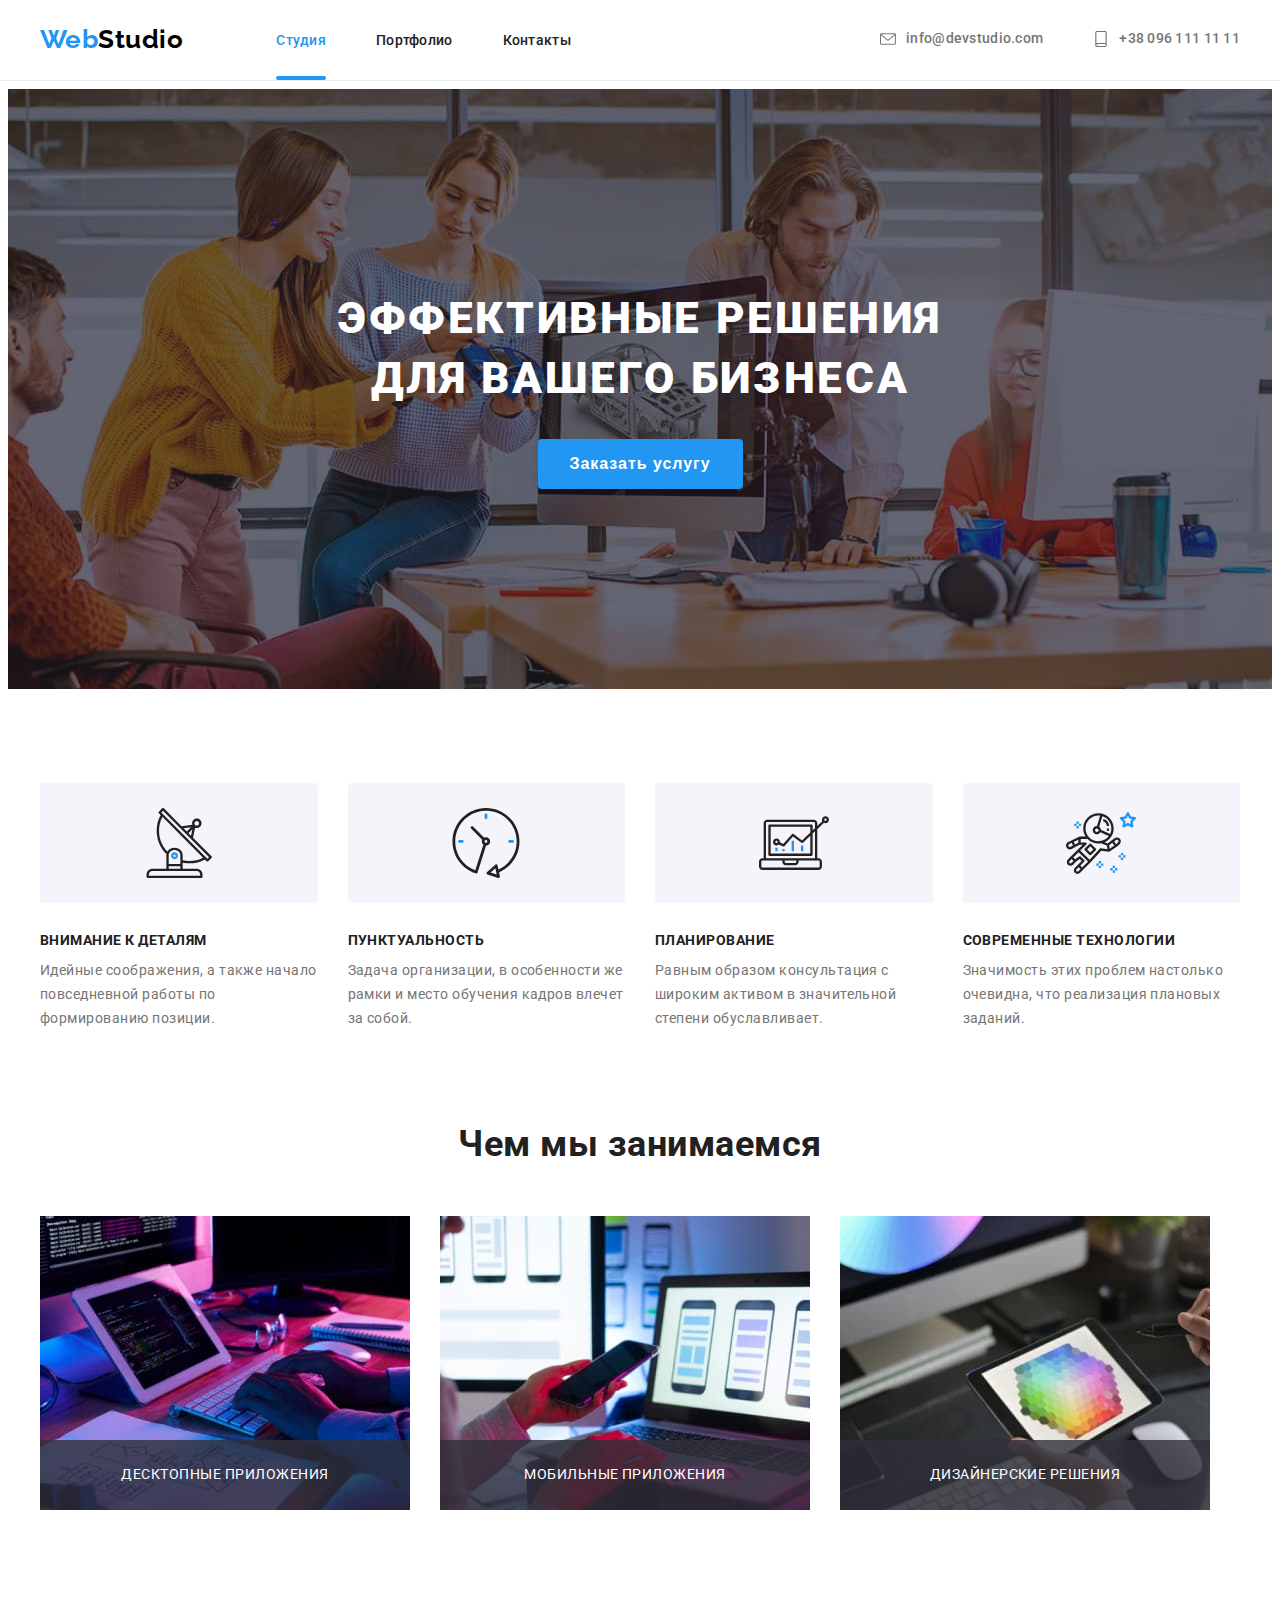
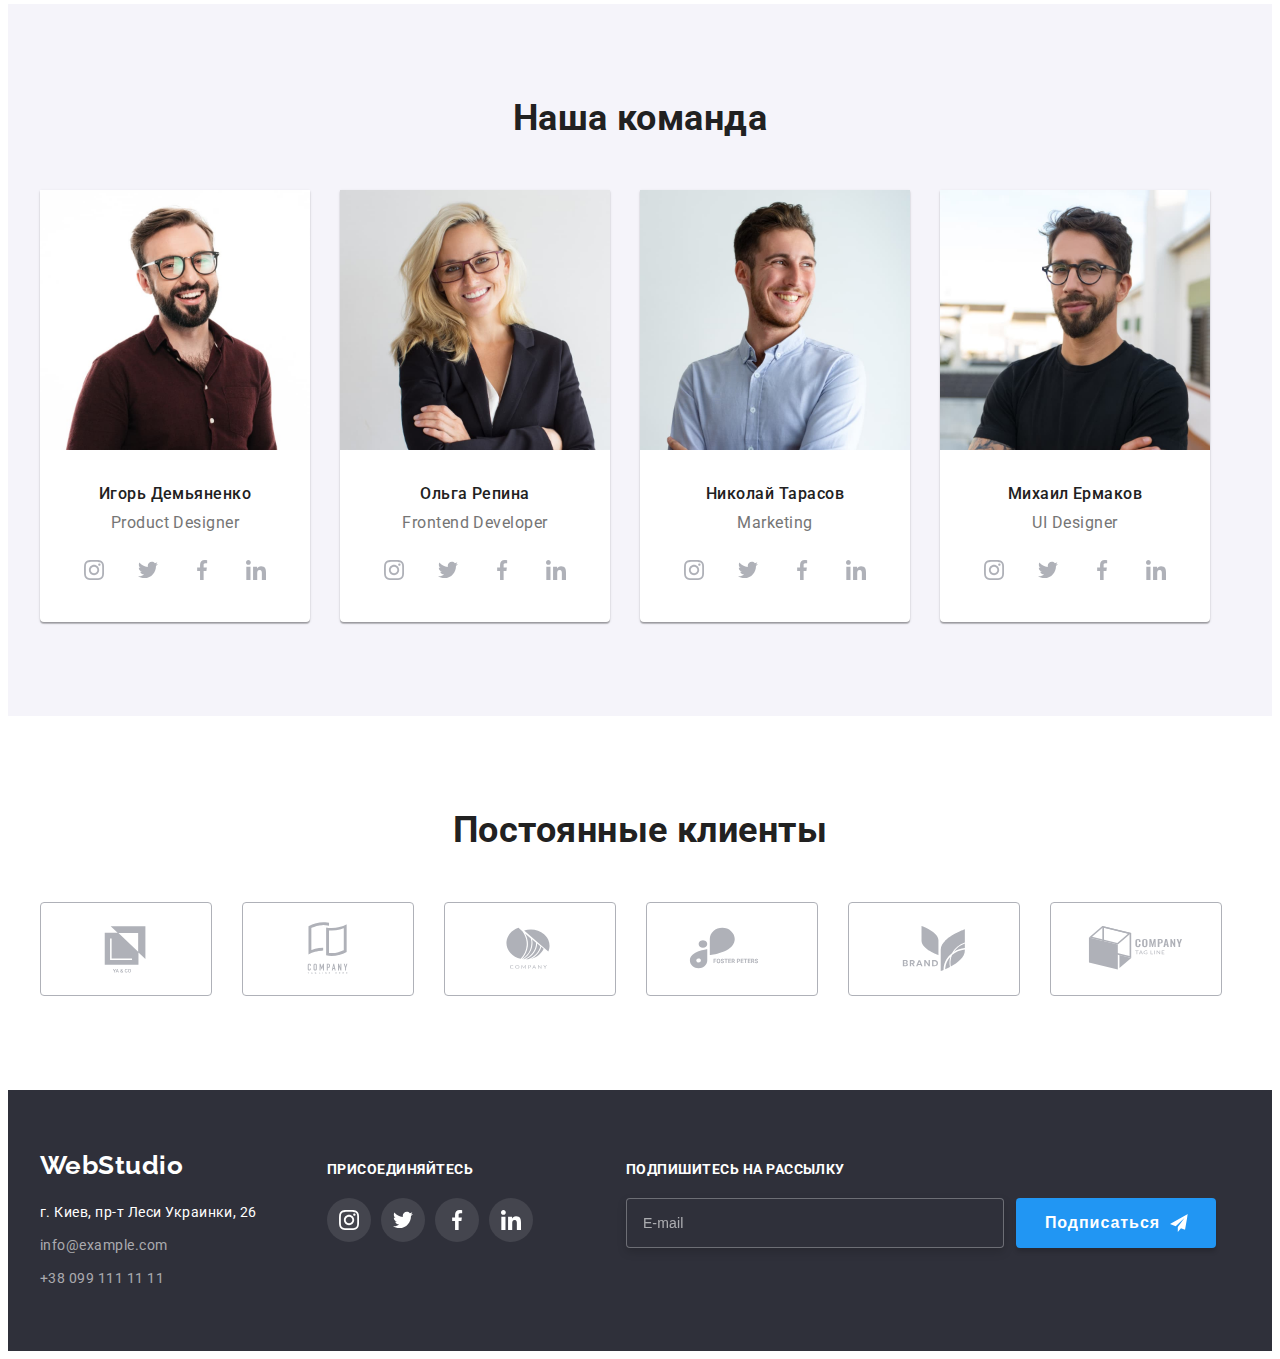
==== index.html @ d4a736e7 "Делаю секцию Модал" ====
<!DOCTYPE html>
<html lang="en">
<head>
<meta charset="UTF-8">
<meta http-equiv="X-UA-Compatible" content="IE=edge">
<meta name="viewport" content="width=device-width, initial-scale=1.0">
<title>Document</title>
<link rel="preconnect" href="https://fonts.googleapis.com">
<link rel="preconnect" href="https://fonts.gstatic.com" crossorigin>
<link href="https://fonts.googleapis.com/css2?family=Raleway:wght@700&family=Roboto:wght@400;500;700;900&display=swap" rel="stylesheet">
<link rel="stylesheet" href="https://cdnjs.cloudflare.com/ajax/libs/modern-normalize/1.1.0/modern-normalize.min.css" integrity="sha512-wpPYUAdjBVSE4KJnH1VR1HeZfpl1ub8YT/NKx4PuQ5NmX2tKuGu6U/JRp5y+Y8XG2tV+wKQpNHVUX03MfMFn9Q==" crossorigin="anonymous" referrerpolicy="no-referrer" />
<link rel="stylesheet" href="./css/styles.css">
</head>
<body>

        <!-- HEADER -->

    <header class="page-header">
        <div class="container header">
            <a href="./index.html" class="logo"><span class="logo-item">Web</span>Studio</a>
            <nav class="page-header__nav">
                <ul class="nav">

                    
                    <li class="nav__item">
                        <a href="index.html" class="nav__link nav__link--current">Студия</a>
                    </li>
                    

                    <li class="nav__item">
                        <a href="portfolio.html" class="nav__link">Портфолио</a>
                    </li>
                    <li class="nav__item">
                        <a href="#contact" class="nav__link">Контакты</a>
                    </li>
                </ul>
            </nav>
            <ul class="contacts">
                <li class="contacts__item">
                    <a href="mailto:info@devstudio.com" class="contacts__link">
                        <svg class="contacts__icon" width="16" height="16">
                            <use href="./images/icons.svg#envelope"></use>
                        </svg> info@devstudio.com
                    </a>
                </li>
                <li class="contacts__item">
                    <a href="tel:+380961111111" class="contacts__link">
                        <svg class="contacts__icon" width="16" height="16">
                            <use href="./images/icons.svg#smartphone"></use>
                        </svg>+38 096 111 11 11
                    </a>
                </li>
            </ul>
        </div>
    </header>

    <main>

         <!-- HERO -->

        <section class="hero main-background">
            <div class="container">
                <h1 class="hero-title">Эффективные решения <br> для вашего бизнеса</h1>
                <button type="button" class="main-btn" data-modal-open>Заказать услугу</button>
            </div>
            
            <!-- MODAL -->

            <div class="backdrop is-hidden" data-modal>
                <div class="modal">
                    <button type="button" class="modal-btn" data-modal-close>
                        <svg width='30' height="30">
                            <use href="./images/icons.svg#close-btn"></use>
                        </svg>                       
                    </button>
                    <h5 class="modal-title">Оставьте свои данные, мы вам перезвоним</h5>
                    <form class="form">             
                        <label class="form__label">
                            <span class="form__text">Имя</span>
                            <input class="form-input" type="text" name="name" placeholder="Иван Иванович" />
                            <span class="form-item">
                                <svg class="form-icon" width="18" height="18">
                                    <use href="./images/icons.svg#person-black"></use>
                                </svg>   
                            </span>
                        </label>          
                        <label class="form__label">
                            <span class="form__text">Телефон</span>
                            <input class="form-input" type="tel" name="name" placeholder="+38 000 000 00 00" />
                            <span class="form-item">
                                <svg class="form-icon" width="18" height="18">
                                    <use href="./images/icons.svg#phone-black"></use>
                                </svg> 
                            </span>
                        </label>

                        <label class="form__label">
                            <span class="form__text">Почта</span> 
                            <input class="form-input" type="email" name="mail" placeholder="contact@example.com" />
                            <span class="form-item">
                                <svg class="form-icon" width="18" height="18">
                                    <use href="./images/icons.svg#email-black"></use>
                                </svg> 
                            </span>    
                        </label>
                        <label class="form__label form-comment"> 
                            <span class="form__text">Комментарий</span> 
                            <textarea class="form-textarea" name="form-comment" placeholder="Введите текст"></textarea>
                        </label>
                                         
                        <label class="checkbox">
                            <input class="checkbox-input" type="checkbox" name="policy">
                            <span class="checkbox-item">
                                <svg width="16" height="15">
                                    <use href="./images/icons.svg#icon-check"></use>
                                </svg>
                            </span>
                            <span class="checkbox-link">
                                Соглашаюсь с рассылкой и принимаю 
                                <a href=""><span class="terms">Условия договора</span></a>
                            </span>
                        </label>
                        <button class="form-btn" type="submit">Отправить</button>
                    </form> 
                </div>
            </div>
        </section>
        

        <!-- ADVANTAGE -->

        <section class="advantage">
            <div class="container advantage">
                <h2 class="advantage-title">Наши преимущества</h2>
                <ul class="advantage-list">
                    <li class="advantage-item">
                        <div class="advantage-box">
                            <svg class="advantage-icon">
                                <use href="./images/icons.svg#Group"></use>
                            </svg>
                        </div>
                        <h3 class="advantage-name">Внимание к деталям</h3>
                        <p class="advantage-text">Идейные соображения, а также начало повседневной работы по формированию позиции.</p>
                    </li>
                    <li class="advantage-item">
                        <div class="advantage-box">
                            <svg class="advantage-icon">
                                <use href="./images/icons.svg#clock"></use>
                            </svg>
                        </div>
                        <h3  class="advantage-name">Пунктуальность</h3>
                        <p class="advantage-text"> Задача организации, в особенности же рамки и место обучения кадров влечет за собой.</p>
                    </li>
                    <li class="advantage-item">
                        <div class="advantage-box">
                            <svg class="advantage-icon">
                                <use href="./images/icons.svg#diagram"></use>
                            </svg>
                        </div>
                        <h3  class="advantage-name">Планирование</h3>
                        <p class="advantage-text">Равным образом консультация с широким активом в значительной степени обуславливает.</p>
                    </li>
                    <li class="advantage-item">
                        <div class="advantage-box">
                            <svg class="advantage-icon">
                                <use href="./images/icons.svg#astronaut"></use>
                            </svg>
                        </div>
                        <h3  class="advantage-name">Современные технологии</h3>
                        <p class="advantage-text">Значимость этих проблем настолько очевидна, что реализация плановых заданий.</p>
                    </li>
                </ul>
            </div>
        </section>

        <!-- WORK -->

        <section class="work">
            <div class="container work">
                <h2 class="work-title">Чем мы занимаемся</h2>
                <ul class="work-list">
                    <li class="work-item">
                        <img src="images/kod.jpg" Alt="Программист набирает текст" width="370">
                        <div class="applications">
                            <p class="applications-text">ДЕСКТОПНЫЕ ПРИЛОЖЕНИЯ</p>
                        </div>
                    </li>
                    <li class="work-item">
                        <img src="images/klava.jpg" Alt="Макеты телефонов" width="370">
                        <div class="applications">
                            <p class="applications-text">МОБИЛЬНЫЕ ПРИЛОЖЕНИЯ</p>
                        </div>
                    </li>
                    <li class="work-item">
                        <img src="images/ris.jpg" Alt="Выбор цвета дизайнером" width="370">
                        <div class="applications">
                            <p class="applications-text">ДИЗАЙНЕРСКИЕ РЕШЕНИЯ </p>
                        </div>
                    </li>
                </ul>
            </div>
        </section>

        <!-- TEAM -->

        <section class="team">
            <div class="container">
                <h2 class="team-title">Наша команда</h2>
                <ul class="team-list">
                    <li class="team-item">
                        <img src="images/men.jpg" Alt="Дизайнер" width="270">
                        <h4 class="team-name">Игорь Демьяненко</h4>
                        <p class="team-job">Product Designer</p>
                        <ul class="social-list">
                            <li class="social-item">
                                <a href="https://www.instagram.com" target="_blank" rel="noreferrer noopener" class="social-link">
                                    <svg class="social-icon" width="20" height="20">
                                        <use href="./images/icons.svg#instagram"></use>
                                    </svg>
                                </a>
                            </li>
                            <li class="social-item">
                                <a href="https://twitter.com" target="_blank" rel="noreferrer noopener" class="social-link">
                                    <svg class="social-icon" width="20" height="20">
                                        <use href="./images/icons.svg#twitter"></use>
                                    </svg>
                                </a>
                            </li>
                            <li class="social-item">
                                <a href="https://m.facebook.com" target="_blank" rel="noreferrer noopener" class="social-link">
                                    <svg class="social-icon" width="20" height="20">
                                        <use href="./images/icons.svg#facebook"></use>
                                    </svg>
                                </a>
                            </li>
                            <li class="social-item">
                                <a href="https://www.linkedin.com" target="_blank" rel="noreferrer noopener" class="social-link">
                                    <svg class="social-icon" width="20" height="20">
                                        <use href="./images/icons.svg#linkedin"></use>
                                    </svg>
                                </a>
                            </li>
                        </ul>

                    </li>
                    <li class="team-item">
                        <img src="images/jen.jpg" Alt="Фронтенд разработчик" width="270">
                        <h4 class="team-name">Ольга Репина</h4>
                        <p class="team-job">Frontend Developer</p>
                        <ul class="social-list">
                            <li class="social-item">
                                <a href="https://www.instagram.com" target="_blank" rel="noreferrer noopener" class="social-link">
                                    <svg class="social-icon" width="20" height="20">
                                        <use href="./images/icons.svg#instagram"></use>
                                    </svg>
                                </a>
                            </li>
                            <li class="social-item">
                                <a href="https://twitter.com" target="_blank" rel="noreferrer noopener" class="social-link">
                                    <svg class="social-icon" width="20" height="20">
                                        <use href="./images/icons.svg#twitter"></use>
                                    </svg>
                                </a>
                            </li>
                            <li class="social-item">
                                <a href="https://m.facebook.com" target="_blank" rel="noreferrer noopener" class="social-link">
                                    <svg class="social-icon" width="20" height="20">
                                        <use href="./images/icons.svg#facebook"></use>
                                    </svg>
                                </a>
                            </li>
                            <li class="social-item">
                                <a href="https://www.linkedin.com" target="_blank" rel="noreferrer noopener" class="social-link">
                                    <svg class="social-icon" width="20" height="20">
                                        <use href="./images/icons.svg#linkedin"></use>
                                    </svg>
                                </a>
                            </li>
                        </ul>
                    </li>
                    <li class="team-item">
                        <img src="images/mun.jpg" Alt="Маркетолог" width="270">
                        <h4 class="team-name">Николай Тарасов</h4>
                        <p class="team-job">Marketing</p>
                        <ul class="social-list">
                            <li class="social-item">
                                <a href="https://www.instagram.com" target="_blank" rel="noreferrer noopener" class="social-link">
                                    <svg class="social-icon" width="20" height="20">
                                        <use href="./images/icons.svg#instagram"></use>
                                    </svg>
                                </a>
                            </li>
                            <li class="social-item">
                                <a href="https://twitter.com" target="_blank" rel="noreferrer noopener" class="social-link">
                                    <svg class="social-icon" width="20" height="20">
                                        <use href="./images/icons.svg#twitter"></use>
                                    </svg>
                                </a>
                            </li>
                            <li class="social-item">
                                <a href="https://m.facebook.com" target="_blank" rel="noreferrer noopener" class="social-link">
                                    <svg class="social-icon" width="20" height="20">
                                        <use href="./images/icons.svg#facebook"></use>
                                    </svg>
                                </a>
                            </li>
                            <li class="social-item">
                                <a href="https://www.linkedin.com" target="_blank" rel="noreferrer noopener" class="social-link">
                                    <svg class="social-icon" width="20" height="20">
                                        <use href="./images/icons.svg#linkedin"></use>
                                    </svg>
                                </a>
                            </li>
                        </ul>
                    </li>
                    <li class="team-item">
                        <img src="images/end.jpg" Alt="Дизайнер интерфейса" width="270">
                        <h4 class="team-name">Михаил Ермаков</h4>
                        <p class="team-job">UI Designer</p>
                        <ul class="social-list">
                            <li class="social-item">
                                <a href="https://www.instagram.com" target="_blank" rel="noreferrer noopener" class="social-link">
                                    <svg class="social-icon" width="20" height="20">
                                        <use href="./images/icons.svg#instagram"></use>
                                    </svg>
                                </a>
                            </li>
                            <li class="social-item">
                                <a href="https://twitter.com" target="_blank" rel="noreferrer noopener" class="social-link">
                                    <svg class="social-icon" width="20" height="20">
                                        <use href="./images/icons.svg#twitter"></use>
                                    </svg>
                                </a>
                            </li>
                            <li class="social-item">
                                <a href="https://m.facebook.com" target="_blank" rel="noreferrer noopener" class="social-link">
                                    <svg class="social-icon" width="20" height="20">
                                        <use href="./images/icons.svg#facebook"></use>
                                    </svg>
                                </a>
                            </li>
                            <li class="social-item">
                                <a href="https://www.linkedin.com" target="_blank" rel="noreferrer noopener" class="social-link">
                                    <svg class="social-icon" width="20" height="20">
                                        <use href="./images/icons.svg#linkedin"></use>
                                    </svg>
                                </a>
                            </li>
                        </ul>
                    </li>
                </ul>
            </div>
        </section>

        <!-- CLIENTS -->

        <section class="clients">
            <div class="container">
                <h2 class="clients-title">Постоянные клиенты</h2>
                <ul class="clients-list">
                    <li class="clients-item">
                        <a href="" target="_blank" rel="noreferrer noopener" class="clients-link">
                            <svg class="logo-icon" width="106" height="60">
                                <use href="./images/icons.svg#client-1"></use>
                            </svg>
                        </a>
                    </li>
                    <li class="clients-item">
                        <a href="" target="_blank" rel="noreferrer noopener" class="clients-link">
                            <svg class="logo-icon" width="106" height="60">
                                <use href="./images/icons.svg#client-2"></use>
                            </svg>
                        </a>
                    </li>
                    <li class="clients-item">
                        <a href="" target="_blank" rel="noreferrer noopener" class="clients-link">
                            <svg class="logo-icon" width="106" height="60">
                                <use href="./images/icons.svg#client-3"></use>
                            </svg>
                        </a>
                    </li>
                    <li class="clients-item">
                        <a href="" target="_blank" rel="noreferrer noopener" class="clients-link">
                            <svg class="logo-icon" width="106" height="60">
                                <use href="./images/icons.svg#client-4"></use>
                            </svg>
                        </a>
                    </li>
                    <li class="clients-item">
                        <a href="" target="_blank" rel="noreferrer noopener" class="clients-link">
                            <svg class="logo-icon" width="106" height="60">
                                <use href="./images/icons.svg#client-5"></use>
                            </svg>
                        </a>
                    </li>
                    <li class="clients-item">
                        <a href="" target="_blank" rel="noreferrer noopener" class="clients-link">
                            <svg class="logo-icon" width="106" height="60">
                                <use href="./images/icons.svg#client-6"></use>
                            </svg>
                        </a>
                    </li>
                </ul>
            </div>
        </section>
    </main>

    <!-- FOOTER -->

    <footer class="footer">
        <div class="container footer-box">
            <div>
                <a href="./index.html" class="logo-footer"><span class="item">Web</span>Studio</a>
                <address id="contact">
                    <ul class="contacts-list">
                        <li class="contacts-item">
                            <a href="https://goo.gl/maps/67UM73fhqofaFtAK9" target="_blank" rel="noreferrer noopener" class="contacts-address">г.
                                Киев, пр-т Леси Украинки, 26
                            </a>
                        </li>
                        <li class="contacts-item">
                            <a href="mailto:info@example.com" class="contacts-link">info@example.com</a>
                        </li>
                        <li class="contacts-item">
                            <a href="tel:+380991111111" class="contacts-link">+38 099 111 11 11</a>
                        </li>
                    </ul>
                </address>
            </div>

            <div class="footer-footer">
                <h2 class="footer-title">Присоединяйтесь</h2>
                <ul class="social-list">
                    <li class="social-item">
                        <a href="https://www.instagram.com" target="_blank" rel="noreferrer noopener" class="social-link footer-link">
                            <svg class="social-icon" width="20" height="20">
                                <use href="./images/icons.svg#instagram"></use>
                            </svg>
                        </a>
                    </li>
                    <li class="social-item">
                        <a href="https://twitter.com" target="_blank" rel="noreferrer noopener" class="social-link footer-link">
                            <svg class="social-icon" width="20" height="20">
                                <use href="./images/icons.svg#twitter"></use>
                            </svg>
                        </a>
                    </li>
                    <li class="social-item">
                        <a href="https://m.facebook.com" target="_blank" rel="noreferrer noopener" class="social-link footer-link">
                            <svg class="social-icon" width="20" height="20">
                                <use href="./images/icons.svg#facebook"></use>
                            </svg>
                        </a>
                    </li>
                    <li class="social-item">
                        <a href="https://www.linkedin.com" target="_blank" rel="noreferrer noopener" class="social-link footer-link">
                            <svg class="social-icon" width="20" height="20">
                                <use href="./images/icons.svg#linkedin"></use>
                            </svg>
                        </a>
                    </li>
                </ul>
            </div>


            <div class="footer-subscription">
                <h2 class="footer-title">Подпишитесь на рассылку</h2>
                <form class="footer-form">
                    <input class="input-subscription" type="email" name="mail" placeholder="E-mail" />
                    <button class="btn-subscription"  type="submit">Подписаться
                        <svg class="social-icon send-icon" width="24" height="24">
                            <use href="./images/icons.svg#icon-send"></use>
                        </svg>   
                    </button>
                </form>
            </div>
        </div>
    </footer>
    <script>
        const { height:pageHeaderHeight } = document
          .querySelector(".page-header")
          .getBoundingClientRect ();

        document.body.style.paddingTop = `${pageHeaderHeight}px`;
    </script>

    <script src="./js/modal.js"></script>

</body>
</html>
---- css/styles.css ----
:root {
  --basic-color: #757575;
  --secondary-color: #212121;
  --accent-color: #2196f3;
  --background-color: #ffffff;
  --second-color: #2f303a;
  --grey-color: #f5f4fa;
}

body {
  padding-top: 80px;
  background-color: var(--background-color);
  background-color: var(--background-color);
  color: var(--basic-color);
  font-family: "Roboto", sans-serif;
  letter-spacing: 0.03em;
  text-decoration: none;
}

a {
  text-decoration: none;
  color: inherit;
}

ul {
  list-style: none;
  padding: 0;
  margin: 0;
}

h1,
h2,
h3,
h4,
p {
  margin: 0;
}

section {
  padding-top: 94px;
  padding-bottom: 94px;
}

::placeholder {
  font-size: 14px;
  line-height: 1.14;
  letter-spacing: 0.01em;
  color: rgba(117, 117, 117, 0.5);
}

.container {
  width: 1200px;
  padding-left: 15px;
  padding-right: 15px;
  margin-left: auto;
  margin-right: auto;
}

header {
  position: fixed;
  width: 100%;
  background: var(--background-color);
  top: 0;
  left: 0;
  padding-top: 24px;
  padding-bottom: 25px;
  border-bottom: 1px solid #ececec;

  z-index: 9;
}

.header {
  display: flex;
  align-items: center;
}

.nav {
  display: flex;
}

.contacts {
  display: flex;
  margin-left: auto;
}

.nav__item:not(:last-child) {
  margin-right: 50px;
}

.contacts__item:not(:last-child) {
  margin-right: 50px;
}

.logo {
  margin-right: 93px;
  font-family: "Raleway", sans-serif;
  font-weight: 700;
  font-size: 26px;
  line-height: 1.19;
  color: #000000;
}
.logo-item {
  color: var(--accent-color);
}

.nav__link {
  position: relative;
  padding-top: 32px;
  padding-bottom: 32px;
  font-weight: 500;
  font-size: 14px;
  line-height: 1.14;
  letter-spacing: 0.02em;
  color: var(--secondary-color);

  transition: color 250ms cubic-bezier(0.4, 0, 0.2, 1);
}

.nav__link--current {
  color: var(--accent-color);
}

.nav__link--current::after {
  content: " ";
  position: absolute; 
  left: 0px;
  bottom: 0px;
  width: 100%;
  height: 4px;
  background: var(--accent-color);
  border-radius: 2px;
}


.nav__link:hover,
.nav__link:focus {
  color: var(--accent-color);
}

.contacts__link {
  display: flex;
  font-weight: 500;
  font-size: 14px;
  line-height: 1.14;
  letter-spacing: 0.02em;
  color: var(--basic-color);
  fill: var(--basic-color);

  transition: fill 250ms cubic-bezier(0.4, 0, 0.2, 1), 
  color 250ms cubic-bezier(0.4, 0, 0.2, 1);
}
.contacts__link:hover,
.contacts__link:focus {
  color: var(--accent-color);
  fill: var(--accent-color);
}

.contacts__icon {
  margin-right: 10px;
}

/* HERO */

.hero {
  padding-top: 200px;
  padding-bottom: 200px;
  text-align: center;
}

  .main-background {
  max-width: 1600px;
  max-height: 600px;
  margin-left: auto;
  margin-right: auto;
  background: #c4c4c4;
  background-image: linear-gradient(
      to right,
      rgba(47, 48, 58, 0.4),
      rgba(47, 48, 58, 0.4)
    ),
    url("../images/Img.jpeg");
  background-repeat: no-repeat;
  background-position: center;
  background-size: cover;
}

.hero-title {
  margin-bottom: 30px;
  font-weight: 900;
  font-size: 44px;
  line-height: 1.36;
  letter-spacing: 0.06em;
  text-transform: uppercase;
  color: var(--background-color);
}

.main-btn {
  display: inline-block;
  border-radius: 4px;
  padding: 10px 32px;
  min-width: 200px;
  min-height: 50px;

  background: var(--accent-color);
  box-shadow: 0px 4px 4px rgba(0, 0, 0, 0.15);
  border: var(--accent-color);

  color: var(--background-color);
  font-weight: 700;
  font-size: 16px;
  line-height: 1.88;
  letter-spacing: 0.06em;
  text-decoration: none;
  text-align: center;

  transition: background-color 250ms cubic-bezier(0.4, 0, 0.2, 1), 
  color 250ms cubic-bezier(0.4, 0, 0.2, 1);
}
.main-btn:hover,
.main-btn:focus {
  background-color: var(--background-color);
  color: var(--accent-color);
}

/* MODAL */

.backdrop {
  position: fixed;
  top: 0;
  left: 0;
  width: 100%;
  height: 100%;
  background: rgba(0, 0, 0, 0.2);

  opacity: 1;
  transition: opacity 250ms cubic-bezier(0.4, 0, 0.2, 1);
  z-index: 10;
}

.backdrop.is-hidden {
  opacity: 0;
  pointer-events: none;
} 

.modal {
position: absolute;
top: 50%;
left: 50%;
padding: 40px;
transform: translate(-50%, -50%);
min-width: 528px;
min-height: 581px;

background: var(--background-color);
box-shadow: 0px 1px 3px rgba(0, 0, 0, 0.12), 0px 1px 1px rgba(0, 0, 0, 0.14), 0px 2px 1px rgba(0, 0, 0, 0.2);
border-radius: 4px;
}

.modal-btn {
  position: absolute;
  display: flex;
  align-items: center;
  justify-content: center;
  padding: 0px;
  top: 8px;
  right: 8px;
  width: 30px;
  height: 30px;
  border: none;
  background: var(--background-color);
  cursor: pointer;
  transition: fill 250ms cubic-bezier(0.4, 0, 0.2, 1);
}

.modal-btn:hover,
.modal-btn:focus {
  fill: var(--accent-color);
}

.modal-title {
  margin-bottom: 30px;
  margin-top: 0px;
  font-weight: 700;
  font-size: 20px;
  line-height: 1.15;
  text-align: center;
  letter-spacing: 0.03em;

  color: var(--secondary-color);
}

.form {
  width: 100%
}

.form__label {
  position: relative;
  display: flex;
  flex-direction: column;
  margin-bottom: 28px;

  transition: fill 250ms cubic-bezier(0.4, 0, 0.2, 1);
}

.form-comment {
  margin-bottom: 20px;
}

.form__text {
  position: absolute;
  top: -18px;
  width: 25px;
  height: 14px;
  
  font-size: 12px;
  line-height: 1.16;
  letter-spacing: 0.01em;

  color: var(--basic-color);
}

.form-input {
  outline: none;
  height: 40px;
  padding: 12px;
  padding-left: 42px;
  border: 1px solid rgba(33, 33, 33, 0.2);
  border-radius: 4px;
  cursor: pointer;

  transition: border 250ms cubic-bezier(0.4, 0, 0.2, 1);
}

.form-input:hover,
.form-input:focus,
.form-textarea:hover,
.form-textarea:focus {
  border: 1px solid var(--accent-color);
}

.form-item {
  position: absolute;
  transform: translateY(50%);
  left: 12px;
}

.form__label:hover,
.form__label:focus {
  fill: var(--accent-color)
}

.form-input:focus ~ .form-item {
  fill: var(--accent-color);
}

.form-textarea {
  outline: none;
  border: 1px solid rgba(33, 33, 33, 0.2);
  border-radius: 4px;
  padding: 12px 16px;
  width: 100%;
  min-height: 120px;
  resize: none;
}

.checkbox {
  display: flex;
  align-items: center;
  justify-content: center;
  margin-bottom: 30px;
  font-size: 14px;
  line-height: 1.71;
  letter-spacing: 0.03em;

  color: var(--basic-color); 
}

.checkbox-input {
  /* appearance: none; */
  position: absolute;
  width: 1px;
  height: 1px;
  margin: -1px;
  border: 0px;
  padding: 0px;
  clip: rect(0 0 0 0);
  overflow: hidden;
}

.checkbox-input:checked + .checkbox-item {
  border-color: var(--accent-color);
  background-color: var(--accent-color);
}

.checkbox-item {
    display: flex;
    width: 16px;
    height: 15px;
    margin-right: 7px;
    align-items: center;
    border: solid 2px var(--secondary-color);
    border-radius: 2px;

    transition: background-color 250ms cubic-bezier(0.4, 0, 0.2, 1),
    border 250ms cubic-bezier(0.4, 0, 0.2, 1);
}

.terms {
  position: relative;
  color: var(--accent-color);
}

.terms:after {
  content: " ";
  position: absolute; 
  left: 0px;
  bottom: 1px;
  width: 100%;
  height: 1px;
  background: var(--accent-color);
}

.form-btn {
  padding: 10px 55px 10px 56px;
  font-weight: 700;
  font-size: 16px;
  line-height: 1.88;

  align-items: center;
  text-align: center;
  letter-spacing: 0.06em;
  cursor: pointer;

  color: var(--background-color);
  width: 200px;
  height: 50px;

  background: var(--accent-color);
  box-shadow: 0px 4px 4px rgba(0, 0, 0, 0.15);
  border-radius: 4px;
  border: none;

  transition: background-color 250ms cubic-bezier(0.4, 0, 0.2, 1), 
  color 250ms cubic-bezier(0.4, 0, 0.2, 1);
}

.form-btn:hover,
.form-btn:focus {
  color: var(--accent-color);
  background: var(--background-color);
}



/* ADVANTAGE */
.advantage-title {
  display: none;
}

.advantage-list {
  display: flex;
}

.advantage-item:not(:last-child) {
  margin-right: 30px;
}

.advantage-item {
  width: calc((100% - 90px) / 4);
}

.advantage-box {
  display: flex;
  background: var(--grey-color);
  border-radius: 4px;
  margin-bottom: 30px;
  height: 120px;
  align-items: center;
  justify-content: center;
}

.advantage-icon {
  display: flex;
  width: 70px;
  height: 70px;
}

.advantage-name {
  margin-bottom: 10px;
  font-weight: 700;
  font-size: 14px;
  line-height: 1.14;
  text-transform: uppercase;
  color: var(--secondary-color);
}

.advantage-text {
  font-size: 14px;
  line-height: 1.71;
  color: var(--basic-color);
}

/* WORK */

.work {
  padding-top: 0px;
}

.work-title {
  margin-bottom: 50px;
  font-weight: 700;
  font-size: 36px;
  line-height: 1.16;
  text-align: center;
  color: var(--secondary-color);
}

.work-list {
  display: flex;
}

.work-list img {
  display: block;
}

.work-item {
  position: relative;
  display: inline;
}

.work-item:not(:last-child) {
  margin-right: 30px;
}

.applications {
  position: absolute;
  bottom: 0;
  min-width: 370px;
  min-height: 70px;
  background: rgba(47, 48, 58, 0.8);
}

.applications-text {
padding-top: 27px;
padding-bottom: 27px;
font-size: 14px;
line-height: 1.14;
text-align: center;
color: var(--background-color);

}

/* TEAM */
.team {
  text-align: center;
  background-color: var(--grey-color);
}

.team-title {
  margin-bottom: 50px;
  font-weight: 700;
  font-size: 36px;
  line-height: 1.16;
  color: var(--secondary-color);
}

.team-list {
  display: flex;
}

.team-item {
  padding-bottom: 30px;
  background: var(--background-color);
  box-shadow: 0px 1px 3px rgba(0, 0, 0, 0.12), 0px 1px 1px rgba(0, 0, 0, 0.14),
    0px 2px 1px rgba(0, 0, 0, 0.2);
  border-radius: 0px 0px 4px 4px;
}

.team-item:not(:last-child) {
  margin-right: 30px;
}

.social-list {
  display: flex;
  justify-content: center;
}

.social-link {
  display: flex;
  justify-content: center;
  align-items: center;
  width: 44px;
  height: 44px;
  border-radius: 50%;
  fill: #afb1b8;
  background: rgba(255, 255, 255, 0.1);

  transition: background-color 250ms cubic-bezier(0.4, 0, 0.2, 1),
   fill 250ms cubic-bezier(0.4, 0, 0.2, 1);
}

.social-link:hover,
.social-link:focus {
  background-color: var(--accent-color);
  fill: var(--background-color);
}

.social-item:not(:last-child) {
  margin-right: 10px;
}

.team-name {
  margin-top: 30px;
  font-weight: 500;
  font-size: 16px;
  line-height: 1.19;
  text-align: center;
  color: var(--secondary-color);
}
.team-job {
  margin-top: 10px;
  margin-bottom: 16px;
  font-size: 16px;
  line-height: 1.19;
  text-align: center;
  color: var(--basic-color);
}

/* CLIENTS */

.clients-title {
  margin-bottom: 50px;
  font-weight: 700;
  font-size: 36px;
  line-height: 1.16;
  text-align: center;
  color: var(--secondary-color);
}

.clients-list {
  display: flex;
}

.clients-item:not(:last-child) {
  margin-right: 30px;
}

.clients-link {
  display: flex;
  justify-content: center;
  align-items: center;
  width: 170px;
  height: 92px;
  border: 1px solid #afb1b8;
  border-radius: 4px;
  fill: #afb1b8;

  transition: border-color 250ms cubic-bezier(0.4, 0, 0.2, 1), 
  fill 250ms cubic-bezier(0.4, 0, 0.2, 1);
}

.clients-link:hover,
.clients-link:focus {
  border-color: var(--accent-color);
  fill: var(--accent-color);
}

/* FOOTER */

.logo-footer {
  font-family: "Raleway", sans-serif;
  font-weight: 700;
  font-size: 26px;
  line-height: 1.19;
  color: var(--background-color);
}

.footer {
  padding-top: 60px;
  padding-bottom: 60px;
  background: var(--second-color);
}

.footer-box {
  display: flex;
  align-items: baseline;
}

.contacts-link {
  font-style: normal;
  font-size: 14px;
  line-height: 1.71;
  color: rgba(255, 255, 255, 0.6);

  transition: color 250ms cubic-bezier(0.4, 0, 0.2, 1);
}

.contacts-list {
  margin-top: 20px;
}

.contacts-item:not(:first-child) {
  margin-top: 9px;
}
.contacts-address {
  font-style: normal;
  font-size: 14px;
  line-height: 1.71;
  color: var(--background-color);
  transition: color 250ms cubic-bezier(0.4, 0, 0.2, 1);
}

.contacts-link:hover,
.contacts-address:hover,
.contacts-link:focus,
.contacts-address:focus {
  color: var(--accent-color);
}

.footer-footer {
  margin-left: 70px;
}

.footer-title {
  margin-bottom: 20px;
  font-weight: 700;
  font-size: 14px;
  line-height: 1.14;
  text-transform: uppercase;

  color: var(--background-color);
}

.footer-link {
  fill: var(--background-color);
}

.footer-subscription {
  margin-left: 93px;
}

.footer-form {
  display: flex;
  min-width: 570px;
}

.input-subscription {
  padding-left: 16px;
  min-width: 358px;
  font-size: 16px;
  line-height: 1.25;
  letter-spacing: 0.03em;

  outline: none;
  background: var(--second-color);
  color: rgba(255, 255, 255, 0.6);
  border: 1px solid rgba(255, 255, 255, 0.3);
  filter: drop-shadow(0px 4px 4px rgba(0, 0, 0, 0.15));
  border-radius: 4px;
}

.input-subscription::placeholder {
  color: rgba(255, 255, 255, 0.6);
}

.btn-subscription {
  display: flex;
  margin-left: 12px;
  width: 200px;
  height: 50px;
  padding: 10px 28px 10px 29px;

  font-weight: 700;
  font-size: 16px;
  line-height: 1.88;

  align-items: center;
  text-align: center;
  letter-spacing: 0.06em;

  color: var(--background-color);
  fill: var(--background-color);

  background: var(--accent-color);
  box-shadow: 0px 4px 4px rgba(0, 0, 0, 0.15);
  border-radius: 4px;
  border: none;

  transition: background-color 250ms cubic-bezier(0.4, 0, 0.2, 1), 
  color 250ms cubic-bezier(0.4, 0, 0.2, 1), 
  fill 250ms cubic-bezier(0.4, 0, 0.2, 1);
}

.btn-subscription:hover,
.btn-subscription:focus {
  background-color: var(--background-color);
  color: var(--accent-color);
  fill: var(--accent-color);
}

.send-icon {
  margin-left: 10px;
}

/* Портфолио */

.hiden-title {
  display: none;
}

.filter {
  display: flex;
  justify-content: center;
  margin-bottom: 50px;
}

.filter-btn {
  padding: 6px 22px;
  box-shadow: 0px 3px 1px rgba(0, 0, 0, 0.1), 0px 1px 2px rgba(0, 0, 0, 0.08),
    0px 2px 2px rgba(0, 0, 0, 0.12);
  background: var(--grey-color);
  border-radius: 4px;
  border: transparent;
  cursor: pointer;

  font-family: "Roboto", sans-serif;
  color: var(--secondary-color);
  font-weight: 500;
  font-size: 16px;
  line-height: 1.62;
  letter-spacing: 0.03em;
  text-align: center;
 
  transition: background-color 250ms cubic-bezier(0.4, 0, 0.2, 1), 
  color 250ms cubic-bezier(0.4, 0, 0.2, 1);

}

.filter-item:not(:last-child) {
  margin-right: 8px;
}

.filter-btn:hover,
.filter-btn:focus {
  background-color: var(--accent-color);
  color: var(--background-color);
}

.project {
  display: flex;
  flex-wrap: wrap;
}

.project-item:nth-child(3n) {
  margin-right: 0px;
}

.project-item {
  width: calc((100% - 60px) / 3);
  margin-right: 30px;
  margin-bottom: 30px;
  background: var(--background-color);
}

.project-item:hover {
    box-shadow: 0px 1px 1px rgba(0, 0, 0, 0.12), 0px 4px 4px rgba(0, 0, 0, 0.06),
    1px 4px 6px rgba(0, 0, 0, 0.16);
}

.project-item:nth-last-child(-n + 3) {
  margin-bottom: 0px;
}

.project-item img {
  display: block;
}

.project-box {
  display: block;
  margin-top: 0px;
  padding: 20px 24px;
  background: var(--background-color);

  border-bottom: 1px solid #eeeeee;
  border-left: 1px solid #eeeeee;
  border-right: 1px solid #eeeeee;
}

.project-title {
  margin-bottom: 4px;
  font-weight: 700;
  font-size: 18px;
  line-height: 2;
  letter-spacing: 0.06em;
  color: var(--secondary-color);
}

.project-text {
  font-size: 16px;
  line-height: 1.88;
  color: var(--basic-color);
}

.project-thumb {
  position: relative;
  overflow: hidden;
}

.project-overlay {
  position: absolute;
  left: 0px;
  bottom: 0px;
  height: 100%;
  width: 100%; 
  font-size: 18px;
  line-height: 1.56;
  padding: 63px 24px;
  color: var(--background-color);
  background: var(--accent-color);


  transform: translateY(100%);
  transition: transform 250ms cubic-bezier(0.4, 0, 0.2, 1);
}

.project-item:hover .project-overlay {
  transform: translateY(0);
}
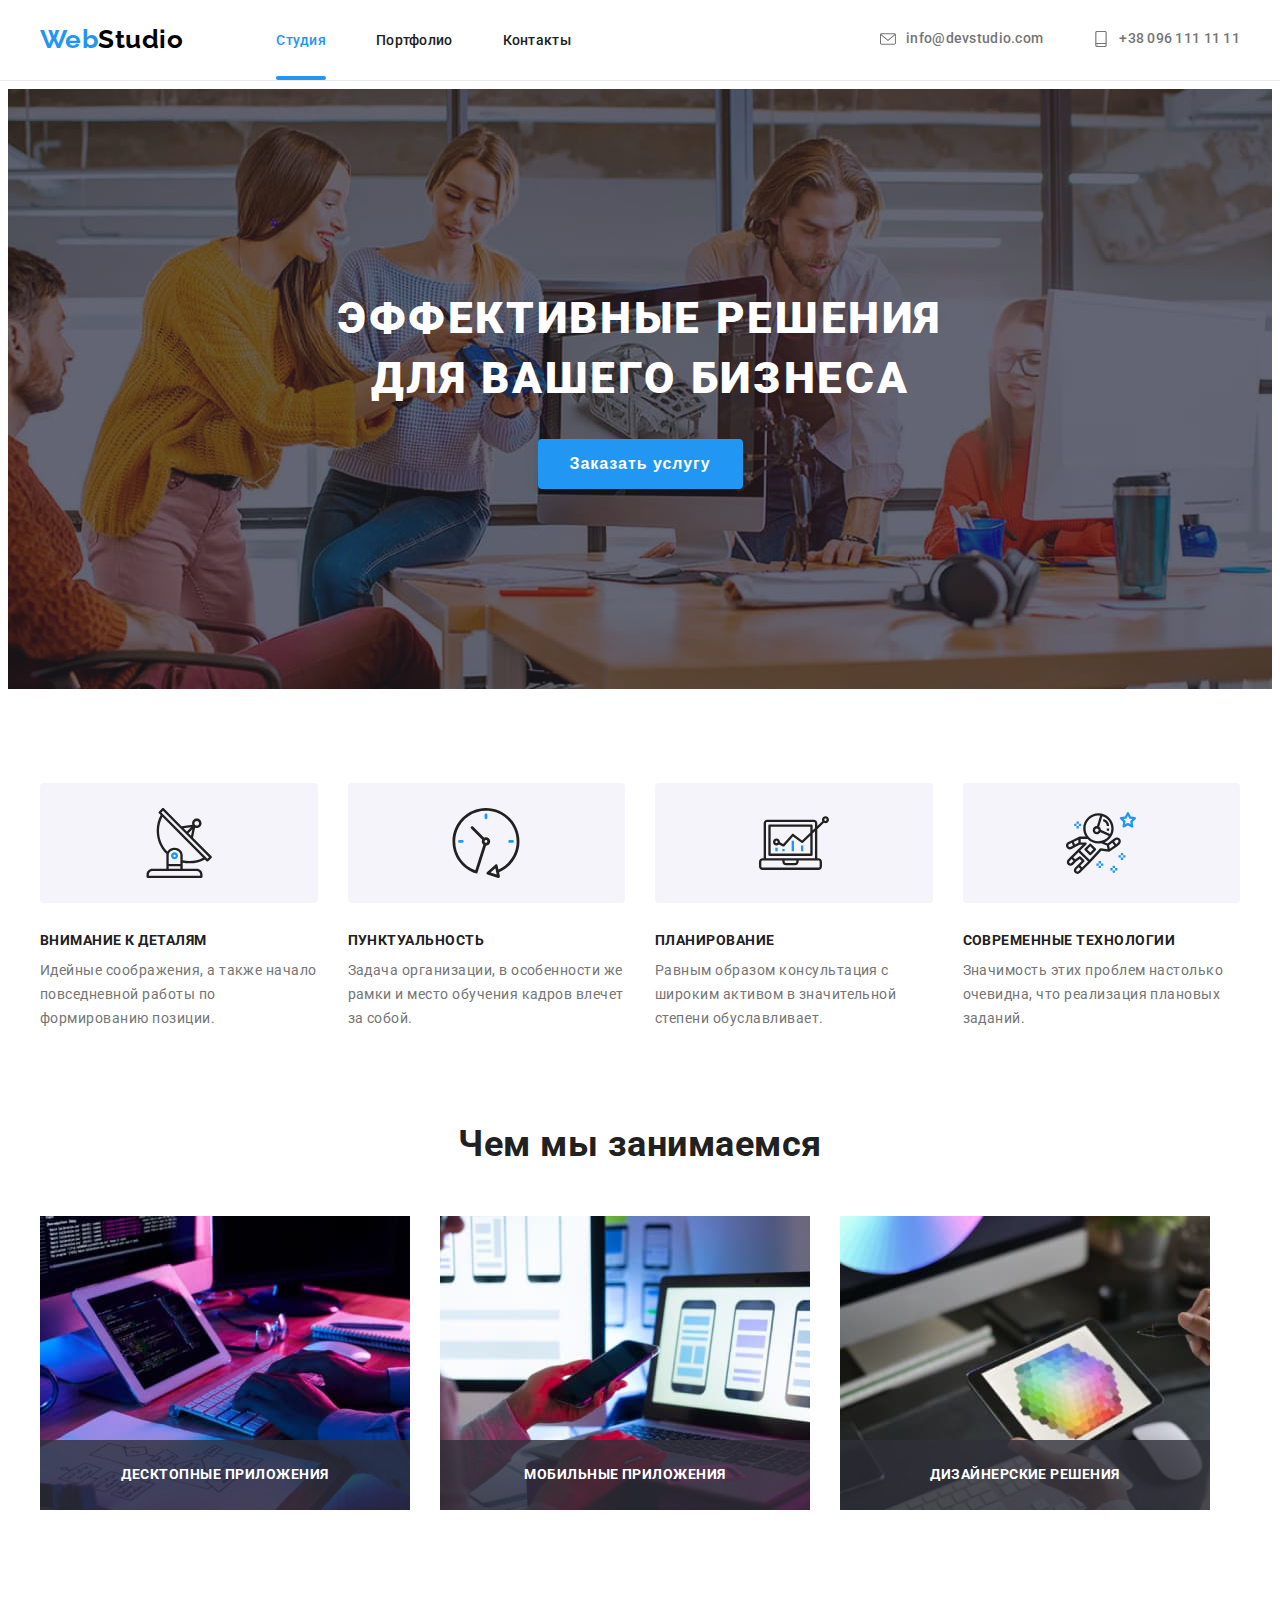
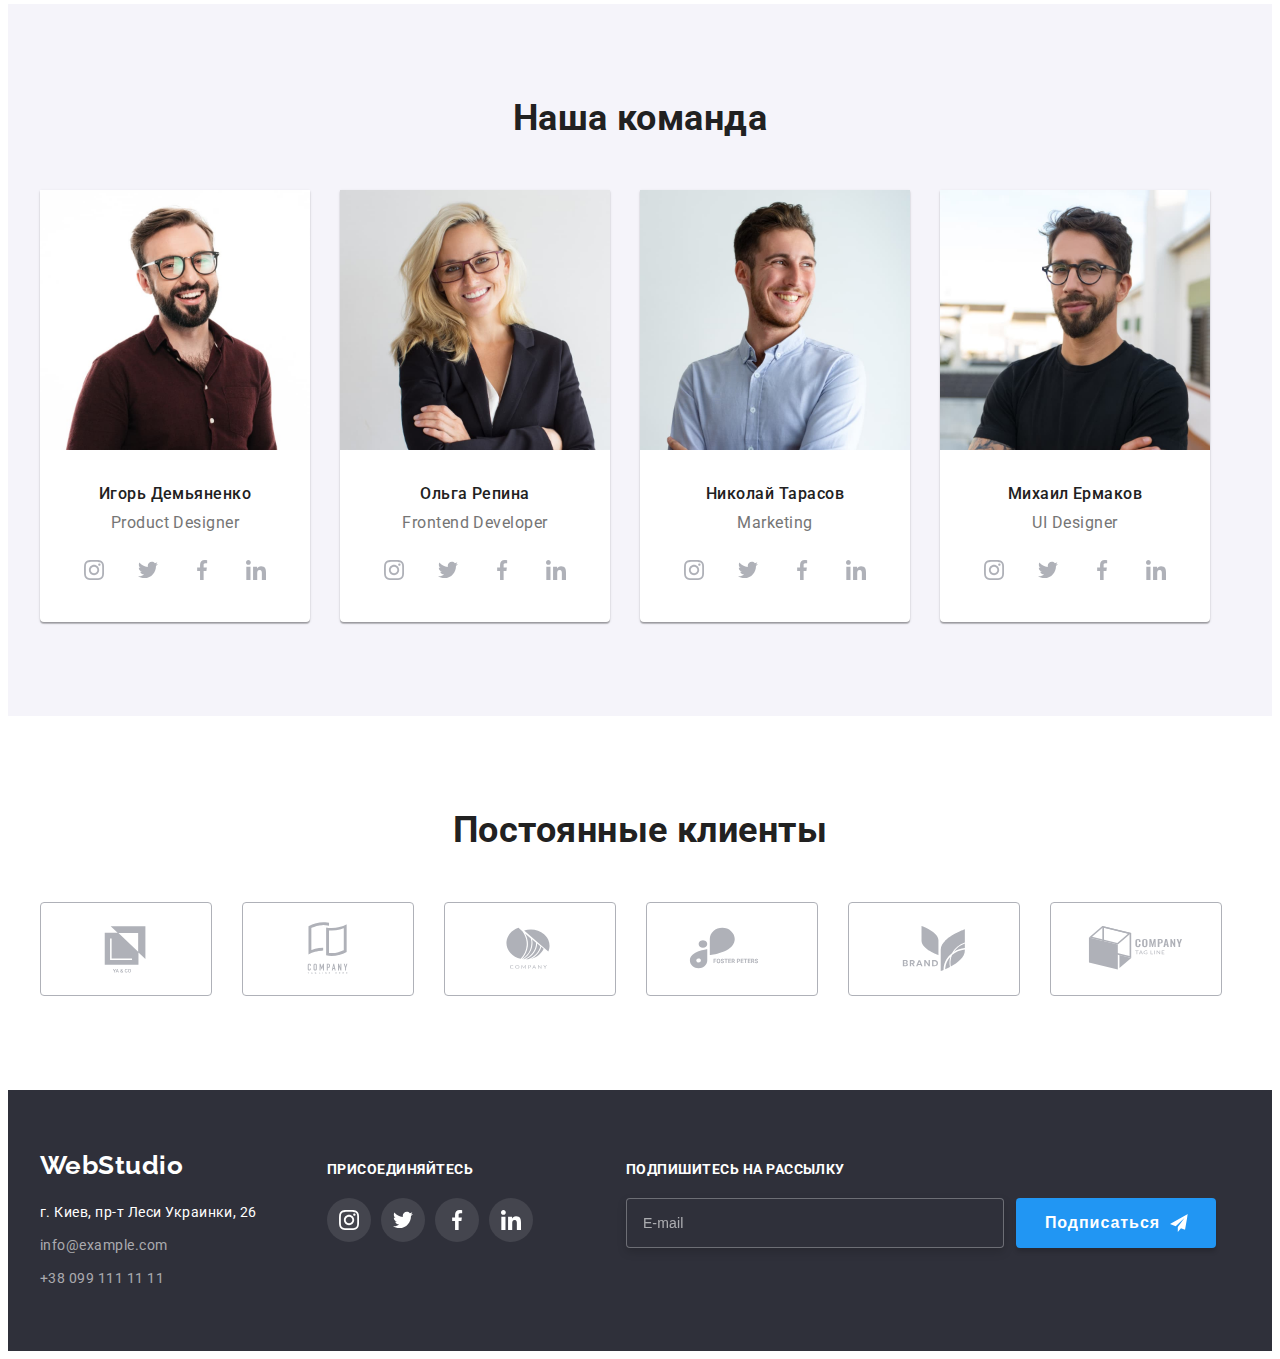
==== commit 6f54ba42: "не закончила воркс" ====
--- a/index.html
+++ b/index.html
@@ -77,18 +77,18 @@
                     <form class="form">             
                         <label class="form__label">
                             <span class="form__text">Имя</span>
-                            <input class="form-input" type="text" name="name" placeholder="Иван Иванович" />
-                            <span class="form-item">
-                                <svg class="form-icon" width="18" height="18">
+                            <input class="form__input" type="text" name="name" placeholder="Иван Иванович" />
+                            <span class="form__item">
+                                <svg width="18" height="18">
                                     <use href="./images/icons.svg#person-black"></use>
                                 </svg>   
                             </span>
                         </label>          
                         <label class="form__label">
                             <span class="form__text">Телефон</span>
-                            <input class="form-input" type="tel" name="name" placeholder="+38 000 000 00 00" />
-                            <span class="form-item">
-                                <svg class="form-icon" width="18" height="18">
+                            <input class="form__input" type="tel" name="name" placeholder="+38 000 000 00 00" />
+                            <span class="form__item">
+                                <svg width="18" height="18">
                                     <use href="./images/icons.svg#phone-black"></use>
                                 </svg> 
                             </span>
@@ -96,31 +96,31 @@
 
                         <label class="form__label">
                             <span class="form__text">Почта</span> 
-                            <input class="form-input" type="email" name="mail" placeholder="contact@example.com" />
-                            <span class="form-item">
-                                <svg class="form-icon" width="18" height="18">
+                            <input class="form__input" type="email" name="mail" placeholder="contact@example.com" />
+                            <span class="form__item">
+                                <svg width="18" height="18">
                                     <use href="./images/icons.svg#email-black"></use>
                                 </svg> 
                             </span>    
                         </label>
-                        <label class="form__label form-comment"> 
+                        <label class="form__label label-comment"> 
                             <span class="form__text">Комментарий</span> 
-                            <textarea class="form-textarea" name="form-comment" placeholder="Введите текст"></textarea>
+                            <textarea name="comment" placeholder="Введите текст"></textarea>
                         </label>
                                          
                         <label class="checkbox">
-                            <input class="checkbox-input" type="checkbox" name="policy">
-                            <span class="checkbox-item">
+                            <input class="checkbox__input" type="checkbox" name="topic">
+                            <span class="checkbox__item">
                                 <svg width="16" height="15">
                                     <use href="./images/icons.svg#icon-check"></use>
                                 </svg>
                             </span>
-                            <span class="checkbox-link">
+                            <span class="checkbox__agreement">
                                 Соглашаюсь с рассылкой и принимаю 
-                                <a href=""><span class="terms">Условия договора</span></a>
+                                <a href=""><span class="checkbox__link">Условия договора</span></a>
                             </span>
                         </label>
-                        <button class="form-btn" type="submit">Отправить</button>
+                        <button class="main-btn" type="submit">Отправить</button>
                     </form> 
                 </div>
             </div>
@@ -130,44 +130,52 @@
         <!-- ADVANTAGE -->
 
         <section class="advantage">
-            <div class="container advantage">
-                <h2 class="advantage-title">Наши преимущества</h2>
-                <ul class="advantage-list">
-                    <li class="advantage-item">
-                        <div class="advantage-box">
-                            <svg class="advantage-icon">
-                                <use href="./images/icons.svg#Group"></use>
-                            </svg>
-                        </div>
-                        <h3 class="advantage-name">Внимание к деталям</h3>
-                        <p class="advantage-text">Идейные соображения, а также начало повседневной работы по формированию позиции.</p>
-                    </li>
-                    <li class="advantage-item">
-                        <div class="advantage-box">
-                            <svg class="advantage-icon">
-                                <use href="./images/icons.svg#clock"></use>
-                            </svg>
-                        </div>
+            <div class="container">
+                <h2 class="hidden-title">Наши преимущества</h2>
+                <ul class="advantage__list">
+                    <li class="advantage__item">
+                        <div class="skills">
+                            <div class="skills__box">
+                                <svg width="70" height="70">
+                                    <use href="./images/icons.svg#Group"></use>
+                                </svg>
+                            </div>
+                            <h3 class="advantage-name">Внимание к деталям</h3>
+                            <p class="advantage-text">Идейные соображения, а также начало повседневной работы по формированию позиции.</p>
+                        </div>
+                    </li>
+                    <li class="advantage__item">
+                        <div class="skills">
+                            <div class="skills__box">
+                                <svg width="70" height="70">
+                                    <use href="./images/icons.svg#clock"></use>
+                                </svg>
+                            </div>
                         <h3  class="advantage-name">Пунктуальность</h3>
                         <p class="advantage-text"> Задача организации, в особенности же рамки и место обучения кадров влечет за собой.</p>
-                    </li>
-                    <li class="advantage-item">
-                        <div class="advantage-box">
-                            <svg class="advantage-icon">
-                                <use href="./images/icons.svg#diagram"></use>
-                            </svg>
-                        </div>
+                        </div>
+                    </li>
+                    <li class="advantage__item">
+                        <div class="skills">
+                            <div class="skills__box">
+                                <svg width="70" height="70">
+                                    <use href="./images/icons.svg#diagram"></use>
+                                </svg>
+                            </div>
                         <h3  class="advantage-name">Планирование</h3>
                         <p class="advantage-text">Равным образом консультация с широким активом в значительной степени обуславливает.</p>
-                    </li>
-                    <li class="advantage-item">
-                        <div class="advantage-box">
-                            <svg class="advantage-icon">
-                                <use href="./images/icons.svg#astronaut"></use>
-                            </svg>
-                        </div>
+                        </div>
+                    </li>
+                    <li class="advantage__item">
+                        <div class="skills">
+                            <div class="skills__box">
+                                <svg width="70" height="70">
+                                    <use href="./images/icons.svg#astronaut"></use>
+                                </svg>
+                            </div>
                         <h3  class="advantage-name">Современные технологии</h3>
                         <p class="advantage-text">Значимость этих проблем настолько очевидна, что реализация плановых заданий.</p>
+                        </div>
                     </li>
                 </ul>
             </div>
@@ -176,22 +184,22 @@
         <!-- WORK -->
 
         <section class="work">
-            <div class="container work">
+            <div class="container">
                 <h2 class="work-title">Чем мы занимаемся</h2>
-                <ul class="work-list">
-                    <li class="work-item">
+                <ul class="work__list">
+                    <li class="work__item">
                         <img src="images/kod.jpg" Alt="Программист набирает текст" width="370">
                         <div class="applications">
                             <p class="applications-text">ДЕСКТОПНЫЕ ПРИЛОЖЕНИЯ</p>
                         </div>
                     </li>
-                    <li class="work-item">
+                    <li class="work__item">
                         <img src="images/klava.jpg" Alt="Макеты телефонов" width="370">
                         <div class="applications">
                             <p class="applications-text">МОБИЛЬНЫЕ ПРИЛОЖЕНИЯ</p>
                         </div>
                     </li>
-                    <li class="work-item">
+                    <li class="work__item">
                         <img src="images/ris.jpg" Alt="Выбор цвета дизайнером" width="370">
                         <div class="applications">
                             <p class="applications-text">ДИЗАЙНЕРСКИЕ РЕШЕНИЯ </p>
--- a/css/styles.css
+++ b/css/styles.css
@@ -204,14 +204,13 @@
   background: var(--accent-color);
   box-shadow: 0px 4px 4px rgba(0, 0, 0, 0.15);
   border: var(--accent-color);
+  cursor: pointer;
 
   color: var(--background-color);
   font-weight: 700;
   font-size: 16px;
   line-height: 1.88;
   letter-spacing: 0.06em;
-  text-decoration: none;
-  text-align: center;
 
   transition: background-color 250ms cubic-bezier(0.4, 0, 0.2, 1), 
   color 250ms cubic-bezier(0.4, 0, 0.2, 1);
@@ -302,7 +301,7 @@
   transition: fill 250ms cubic-bezier(0.4, 0, 0.2, 1);
 }
 
-.form-comment {
+.label-comment {
   margin-bottom: 20px;
 }
 
@@ -319,7 +318,7 @@
   color: var(--basic-color);
 }
 
-.form-input {
+.form__input {
   outline: none;
   height: 40px;
   padding: 12px;
@@ -331,14 +330,14 @@
   transition: border 250ms cubic-bezier(0.4, 0, 0.2, 1);
 }
 
-.form-input:hover,
-.form-input:focus,
-.form-textarea:hover,
-.form-textarea:focus {
+.form__input:hover,
+.form__input:focus,
+textarea:hover,
+textarea:focus {
   border: 1px solid var(--accent-color);
 }
 
-.form-item {
+.form__item {
   position: absolute;
   transform: translateY(50%);
   left: 12px;
@@ -349,11 +348,11 @@
   fill: var(--accent-color)
 }
 
-.form-input:focus ~ .form-item {
+.form__input:focus ~ .form__item {
   fill: var(--accent-color);
 }
 
-.form-textarea {
+textarea {
   outline: none;
   border: 1px solid rgba(33, 33, 33, 0.2);
   border-radius: 4px;
@@ -368,6 +367,9 @@
   align-items: center;
   justify-content: center;
   margin-bottom: 30px;
+}
+
+  .checkbox__agreement {
   font-size: 14px;
   line-height: 1.71;
   letter-spacing: 0.03em;
@@ -375,7 +377,7 @@
   color: var(--basic-color); 
 }
 
-.checkbox-input {
+.checkbox__input {
   /* appearance: none; */
   position: absolute;
   width: 1px;
@@ -387,12 +389,15 @@
   overflow: hidden;
 }
 
-.checkbox-input:checked + .checkbox-item {
+.checkbox__input:checked + .checkbox__item {
   border-color: var(--accent-color);
   background-color: var(--accent-color);
-}
-
-.checkbox-item {
+  background-origin: border-box;
+
+  transition: background-color 250ms cubic-bezier(0.4, 0, 0.2, 1)
+}
+
+.checkbox__item {
     display: flex;
     width: 16px;
     height: 15px;
@@ -400,17 +405,14 @@
     align-items: center;
     border: solid 2px var(--secondary-color);
     border-radius: 2px;
-
-    transition: background-color 250ms cubic-bezier(0.4, 0, 0.2, 1),
-    border 250ms cubic-bezier(0.4, 0, 0.2, 1);
-}
-
-.terms {
+}
+
+.checkbox__link {
   position: relative;
   color: var(--accent-color);
 }
 
-.terms:after {
+.checkbox__link:after {
   content: " ";
   position: absolute; 
   left: 0px;
@@ -420,56 +422,25 @@
   background: var(--accent-color);
 }
 
-.form-btn {
-  padding: 10px 55px 10px 56px;
-  font-weight: 700;
-  font-size: 16px;
-  line-height: 1.88;
-
-  align-items: center;
-  text-align: center;
-  letter-spacing: 0.06em;
-  cursor: pointer;
-
-  color: var(--background-color);
-  width: 200px;
-  height: 50px;
-
-  background: var(--accent-color);
-  box-shadow: 0px 4px 4px rgba(0, 0, 0, 0.15);
-  border-radius: 4px;
-  border: none;
-
-  transition: background-color 250ms cubic-bezier(0.4, 0, 0.2, 1), 
-  color 250ms cubic-bezier(0.4, 0, 0.2, 1);
-}
-
-.form-btn:hover,
-.form-btn:focus {
-  color: var(--accent-color);
-  background: var(--background-color);
-}
-
-
-
 /* ADVANTAGE */
-.advantage-title {
+
+.hidden-title {
   display: none;
 }
 
-.advantage-list {
-  display: flex;
-}
-
-.advantage-item:not(:last-child) {
+.advantage__list {
+  display: flex;
+}
+
+.advantage__item:not(:last-child) {
   margin-right: 30px;
 }
 
-.advantage-item {
+.advantage__item {
   width: calc((100% - 90px) / 4);
 }
 
-.advantage-box {
+.skills__box {
   display: flex;
   background: var(--grey-color);
   border-radius: 4px;
@@ -479,12 +450,6 @@
   justify-content: center;
 }
 
-.advantage-icon {
-  display: flex;
-  width: 70px;
-  height: 70px;
-}
-
 .advantage-name {
   margin-bottom: 10px;
   font-weight: 700;
@@ -515,20 +480,20 @@
   color: var(--secondary-color);
 }
 
-.work-list {
-  display: flex;
-}
-
-.work-list img {
+.work__list {
+  display: flex;
+}
+
+.work__list img {
   display: block;
 }
 
-.work-item {
+.work__item {
   position: relative;
   display: inline;
 }
 
-.work-item:not(:last-child) {
+.work__item:not(:last-child) {
   margin-right: 30px;
 }
 
@@ -544,6 +509,7 @@
 padding-top: 27px;
 padding-bottom: 27px;
 font-size: 14px;
+font-weight: 700;
 line-height: 1.14;
 text-align: center;
 color: var(--background-color);
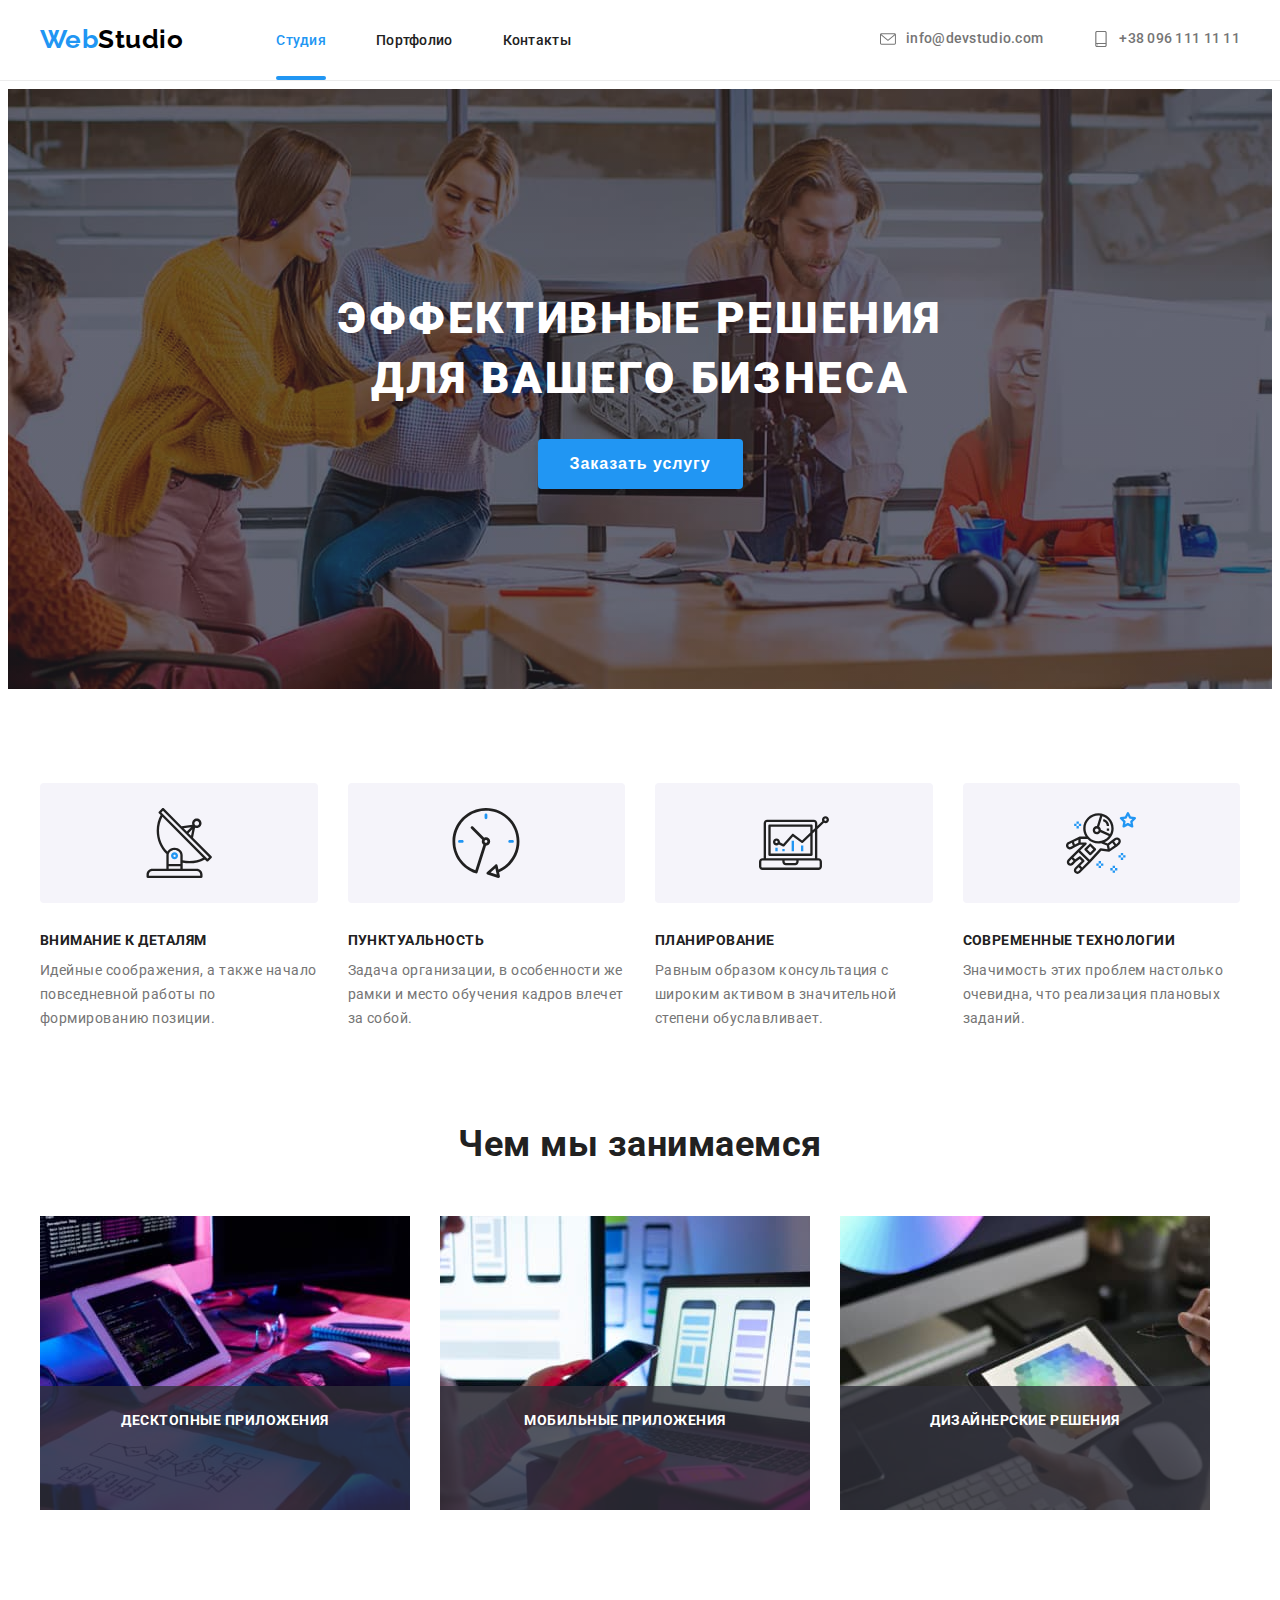
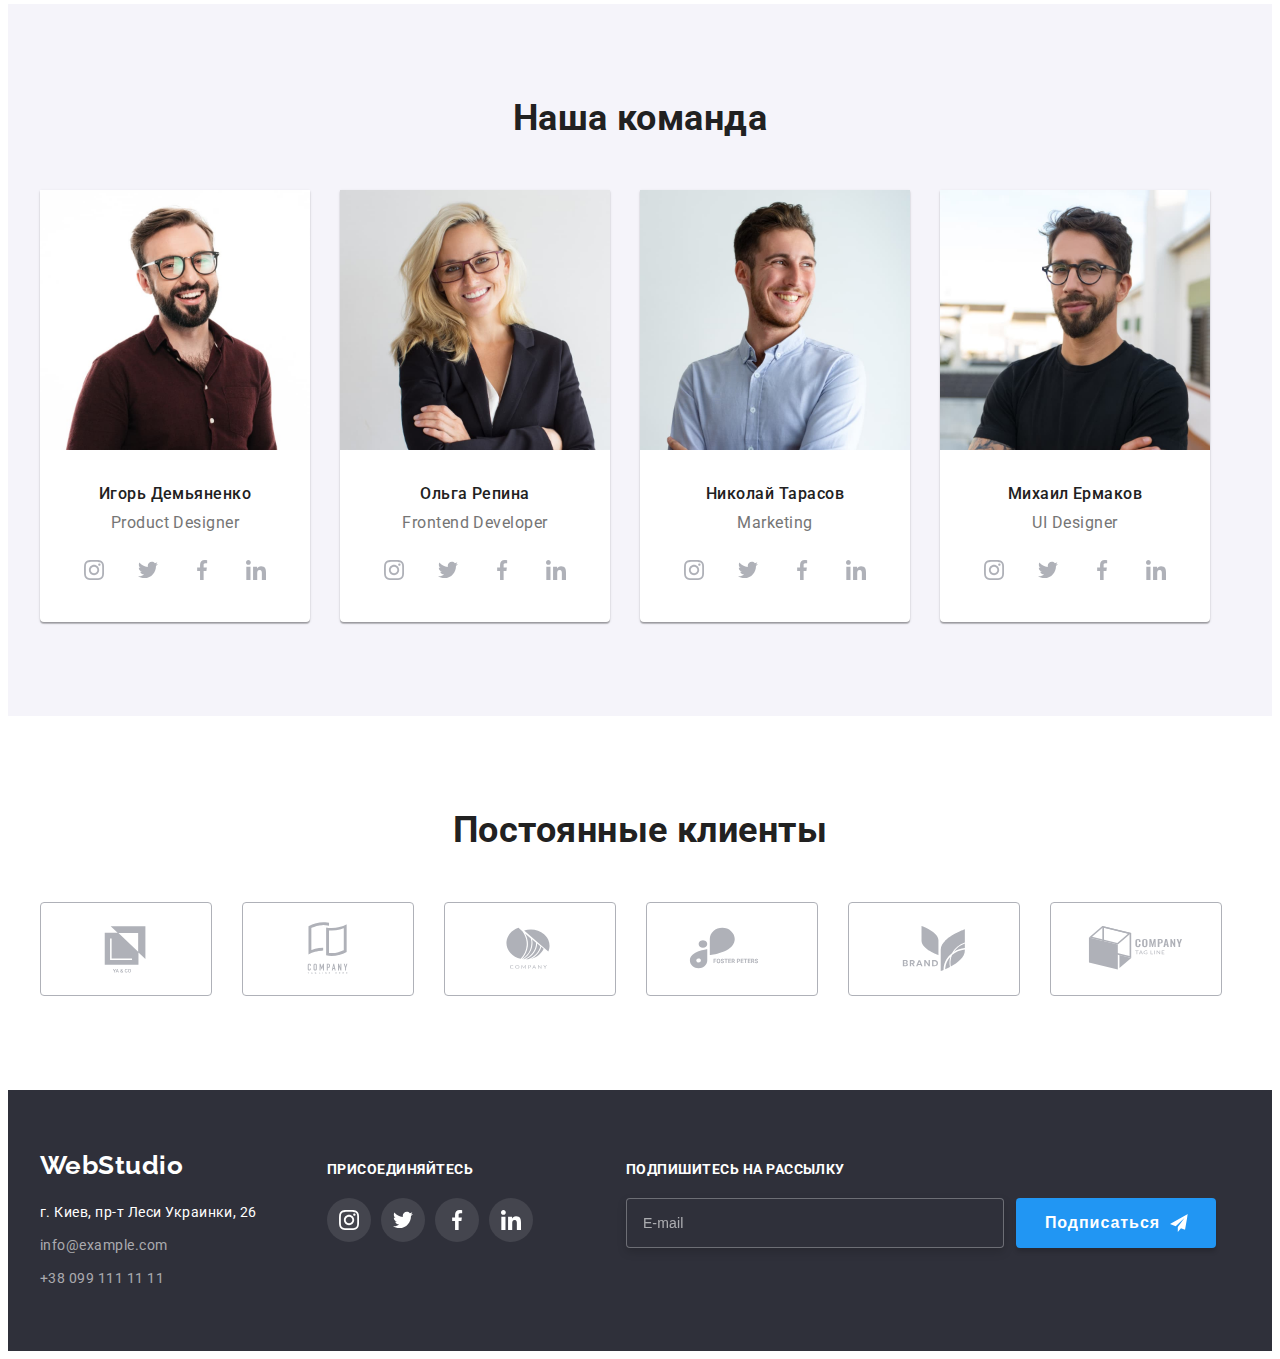
==== commit 991ee857: "Закончила works" ====
--- a/index.html
+++ b/index.html
@@ -189,20 +189,20 @@
                 <ul class="work__list">
                     <li class="work__item">
                         <img src="images/kod.jpg" Alt="Программист набирает текст" width="370">
-                        <div class="applications">
-                            <p class="applications-text">ДЕСКТОПНЫЕ ПРИЛОЖЕНИЯ</p>
+                        <div class="work__box">
+                            <p class="work__text">ДЕСКТОПНЫЕ ПРИЛОЖЕНИЯ</p>
                         </div>
                     </li>
                     <li class="work__item">
                         <img src="images/klava.jpg" Alt="Макеты телефонов" width="370">
-                        <div class="applications">
-                            <p class="applications-text">МОБИЛЬНЫЕ ПРИЛОЖЕНИЯ</p>
+                        <div class="work__box">
+                            <p class="work__text">МОБИЛЬНЫЕ ПРИЛОЖЕНИЯ</p>
                         </div>
                     </li>
                     <li class="work__item">
                         <img src="images/ris.jpg" Alt="Выбор цвета дизайнером" width="370">
-                        <div class="applications">
-                            <p class="applications-text">ДИЗАЙНЕРСКИЕ РЕШЕНИЯ </p>
+                        <div class="work__box">
+                            <p class="work__text">ДИЗАЙНЕРСКИЕ РЕШЕНИЯ </p>
                         </div>
                     </li>
                 </ul>
--- a/css/styles.css
+++ b/css/styles.css
@@ -497,17 +497,17 @@
   margin-right: 30px;
 }
 
-.applications {
+.work__box {
   position: absolute;
   bottom: 0;
-  min-width: 370px;
+  padding-top: 27px;
+  padding-bottom: 27px;
+  width: 100%;
   min-height: 70px;
   background: rgba(47, 48, 58, 0.8);
 }
 
-.applications-text {
-padding-top: 27px;
-padding-bottom: 27px;
+.work__text {
 font-size: 14px;
 font-weight: 700;
 line-height: 1.14;
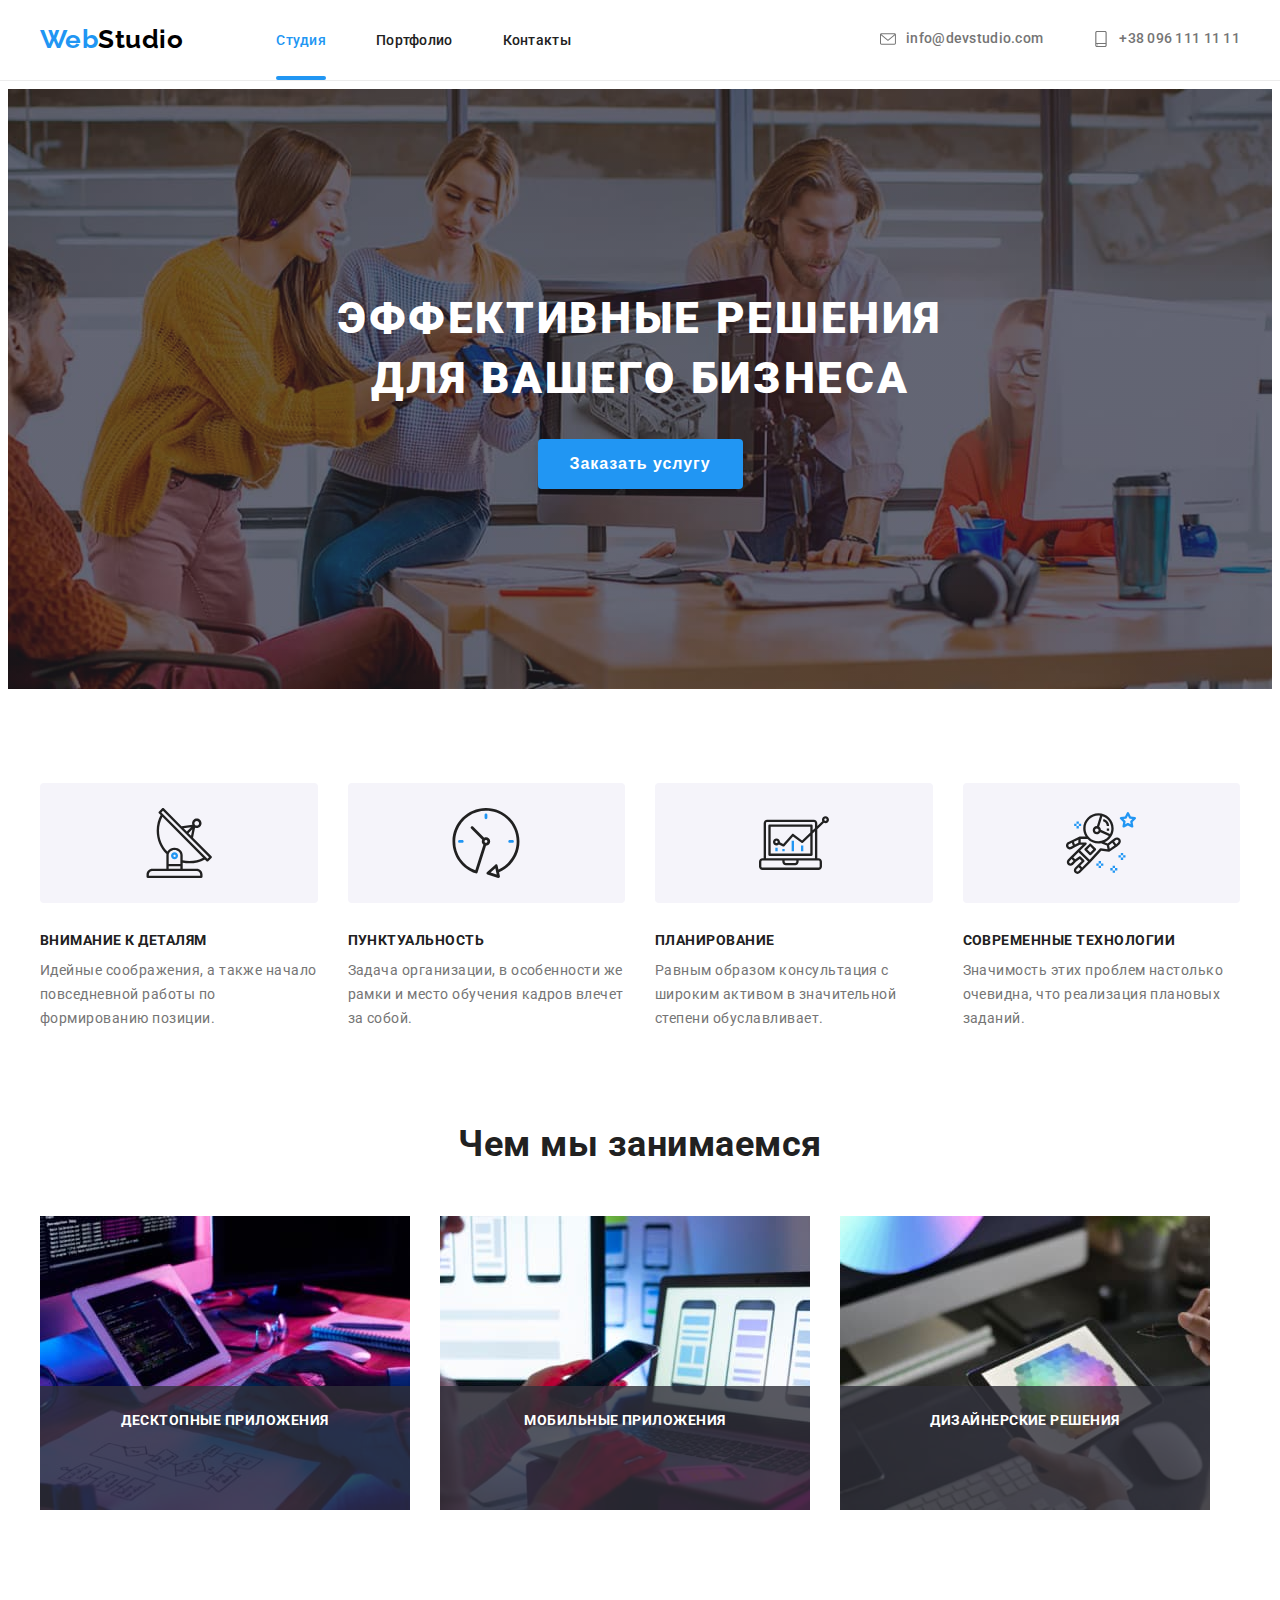
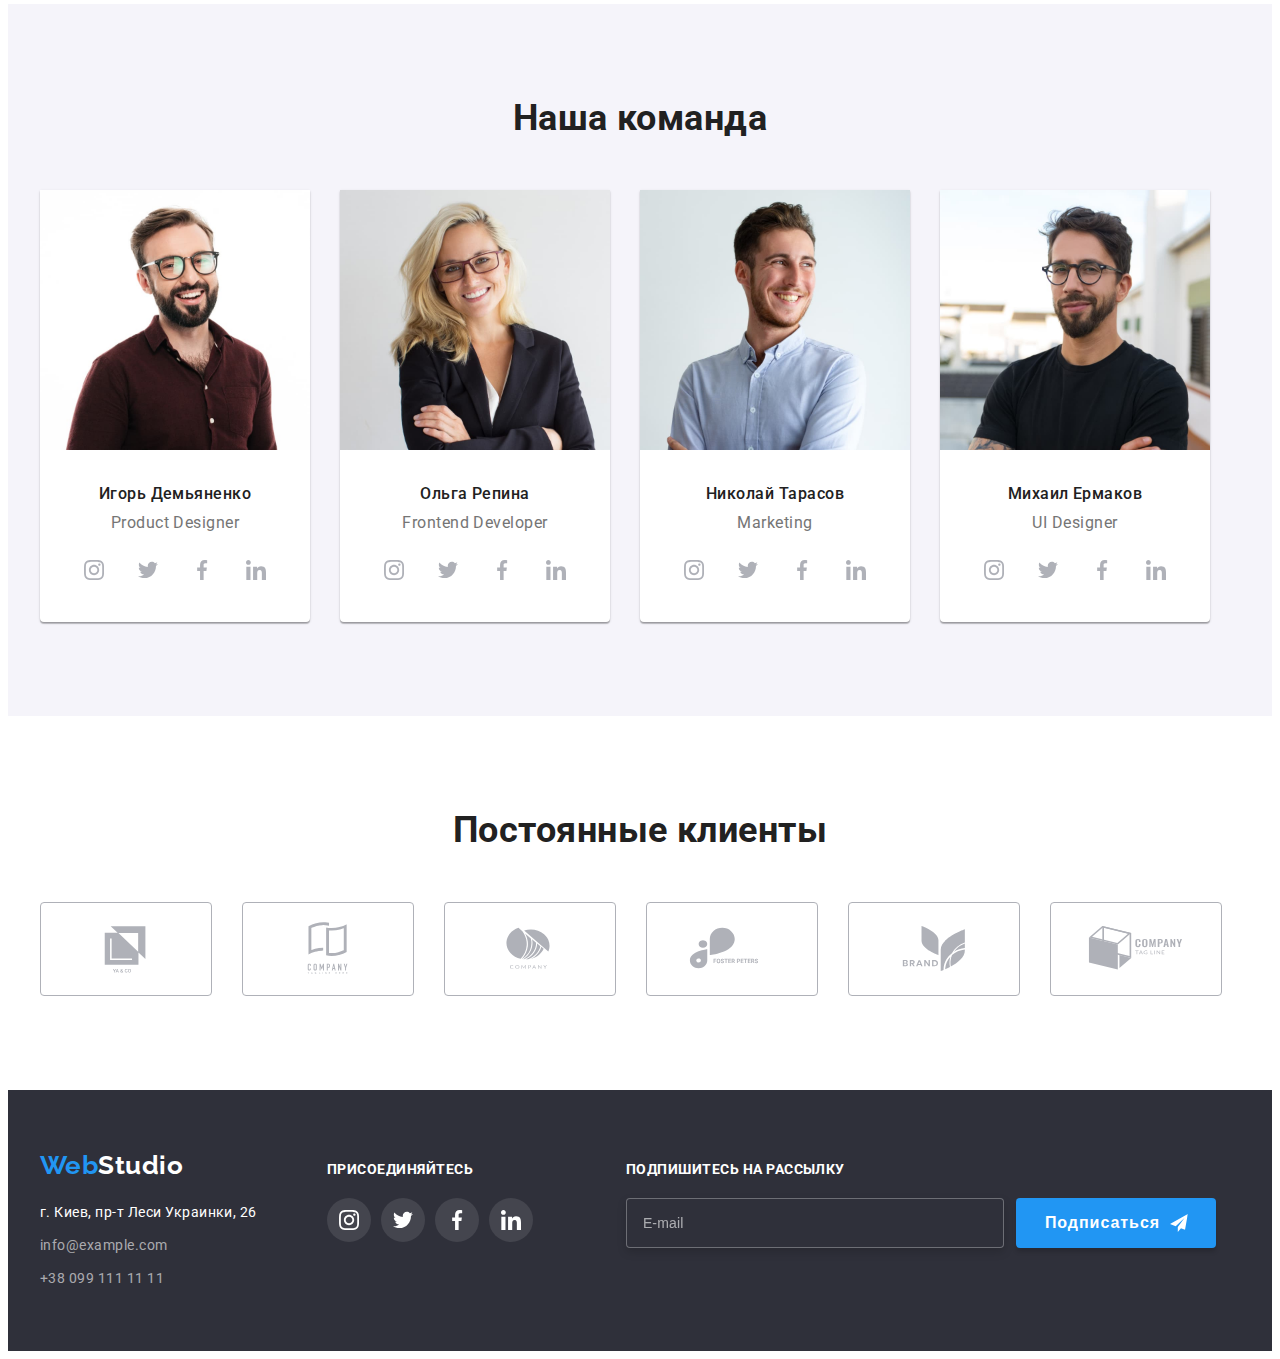
==== commit c7ec46ef: "Сделал половину футера" ====
--- a/index.html
+++ b/index.html
@@ -214,36 +214,36 @@
         <section class="team">
             <div class="container">
                 <h2 class="team-title">Наша команда</h2>
-                <ul class="team-list">
-                    <li class="team-item">
+                <ul class="team__list">
+                    <li class="team__item">
                         <img src="images/men.jpg" Alt="Дизайнер" width="270">
-                        <h4 class="team-name">Игорь Демьяненко</h4>
-                        <p class="team-job">Product Designer</p>
-                        <ul class="social-list">
-                            <li class="social-item">
-                                <a href="https://www.instagram.com" target="_blank" rel="noreferrer noopener" class="social-link">
-                                    <svg class="social-icon" width="20" height="20">
+                        <h4 class="team__name">Игорь Демьяненко</h4>
+                        <p class="team__position">Product Designer</p>
+                        <ul class="networks">
+                            <li class="networks__item">
+                                <a href="https://www.instagram.com" target="_blank" rel="noreferrer noopener" class="networks__link">
+                                    <svg width="20" height="20">
                                         <use href="./images/icons.svg#instagram"></use>
                                     </svg>
                                 </a>
                             </li>
-                            <li class="social-item">
-                                <a href="https://twitter.com" target="_blank" rel="noreferrer noopener" class="social-link">
-                                    <svg class="social-icon" width="20" height="20">
+                            <li class="networks__item">
+                                <a href="https://twitter.com" target="_blank" rel="noreferrer noopener" class="networks__link">
+                                    <svg width="20" height="20">
                                         <use href="./images/icons.svg#twitter"></use>
                                     </svg>
                                 </a>
                             </li>
-                            <li class="social-item">
-                                <a href="https://m.facebook.com" target="_blank" rel="noreferrer noopener" class="social-link">
-                                    <svg class="social-icon" width="20" height="20">
+                            <li class="networks__item">
+                                <a href="https://m.facebook.com" target="_blank" rel="noreferrer noopener" class="networks__link">
+                                    <svg width="20" height="20">
                                         <use href="./images/icons.svg#facebook"></use>
                                     </svg>
                                 </a>
                             </li>
-                            <li class="social-item">
-                                <a href="https://www.linkedin.com" target="_blank" rel="noreferrer noopener" class="social-link">
-                                    <svg class="social-icon" width="20" height="20">
+                            <li class="networks__item">
+                                <a href="https://www.linkedin.com" target="_blank" rel="noreferrer noopener" class="networks__link">
+                                    <svg width="20" height="20">
                                         <use href="./images/icons.svg#linkedin"></use>
                                     </svg>
                                 </a>
@@ -251,105 +251,105 @@
                         </ul>
 
                     </li>
-                    <li class="team-item">
+                    <li class="team__item">
                         <img src="images/jen.jpg" Alt="Фронтенд разработчик" width="270">
-                        <h4 class="team-name">Ольга Репина</h4>
-                        <p class="team-job">Frontend Developer</p>
-                        <ul class="social-list">
-                            <li class="social-item">
-                                <a href="https://www.instagram.com" target="_blank" rel="noreferrer noopener" class="social-link">
-                                    <svg class="social-icon" width="20" height="20">
+                        <h4 class="team__name">Ольга Репина</h4>
+                        <p class="team__position">Frontend Developer</p>
+                        <ul class="networks">
+                            <li class="networks__item">
+                                <a href="https://www.instagram.com" target="_blank" rel="noreferrer noopener" class="networks__link">
+                                    <svg width="20" height="20">
                                         <use href="./images/icons.svg#instagram"></use>
                                     </svg>
                                 </a>
                             </li>
-                            <li class="social-item">
-                                <a href="https://twitter.com" target="_blank" rel="noreferrer noopener" class="social-link">
-                                    <svg class="social-icon" width="20" height="20">
+                            <li class="networks__item">
+                                <a href="https://twitter.com" target="_blank" rel="noreferrer noopener" class="networks__link">
+                                    <svg width="20" height="20">
                                         <use href="./images/icons.svg#twitter"></use>
                                     </svg>
                                 </a>
                             </li>
-                            <li class="social-item">
-                                <a href="https://m.facebook.com" target="_blank" rel="noreferrer noopener" class="social-link">
-                                    <svg class="social-icon" width="20" height="20">
+                            <li class="networks__item">
+                                <a href="https://m.facebook.com" target="_blank" rel="noreferrer noopener" class="networks__link">
+                                    <svg width="20" height="20">
                                         <use href="./images/icons.svg#facebook"></use>
                                     </svg>
                                 </a>
                             </li>
-                            <li class="social-item">
-                                <a href="https://www.linkedin.com" target="_blank" rel="noreferrer noopener" class="social-link">
-                                    <svg class="social-icon" width="20" height="20">
+                            <li class="networks__item">
+                                <a href="https://www.linkedin.com" target="_blank" rel="noreferrer noopener" class="networks__link">
+                                    <svg width="20" height="20">
                                         <use href="./images/icons.svg#linkedin"></use>
                                     </svg>
                                 </a>
                             </li>
                         </ul>
                     </li>
-                    <li class="team-item">
+                    <li class="team__item">
                         <img src="images/mun.jpg" Alt="Маркетолог" width="270">
-                        <h4 class="team-name">Николай Тарасов</h4>
-                        <p class="team-job">Marketing</p>
-                        <ul class="social-list">
-                            <li class="social-item">
-                                <a href="https://www.instagram.com" target="_blank" rel="noreferrer noopener" class="social-link">
-                                    <svg class="social-icon" width="20" height="20">
+                        <h4 class="team__name">Николай Тарасов</h4>
+                        <p class="team__position">Marketing</p>
+                        <ul class="networks">
+                            <li class="networks__item">
+                                <a href="https://www.instagram.com" target="_blank" rel="noreferrer noopener" class="networks__link">
+                                    <svg width="20" height="20">
                                         <use href="./images/icons.svg#instagram"></use>
                                     </svg>
                                 </a>
                             </li>
-                            <li class="social-item">
-                                <a href="https://twitter.com" target="_blank" rel="noreferrer noopener" class="social-link">
-                                    <svg class="social-icon" width="20" height="20">
+                            <li class="networks__item">
+                                <a href="https://twitter.com" target="_blank" rel="noreferrer noopener" class="networks__link">
+                                    <svg width="20" height="20">
                                         <use href="./images/icons.svg#twitter"></use>
                                     </svg>
                                 </a>
                             </li>
-                            <li class="social-item">
-                                <a href="https://m.facebook.com" target="_blank" rel="noreferrer noopener" class="social-link">
-                                    <svg class="social-icon" width="20" height="20">
+                            <li class="networks__item">
+                                <a href="https://m.facebook.com" target="_blank" rel="noreferrer noopener" class="networks__link">
+                                    <svg width="20" height="20">
                                         <use href="./images/icons.svg#facebook"></use>
                                     </svg>
                                 </a>
                             </li>
-                            <li class="social-item">
-                                <a href="https://www.linkedin.com" target="_blank" rel="noreferrer noopener" class="social-link">
-                                    <svg class="social-icon" width="20" height="20">
+                            <li class="networks__item">
+                                <a href="https://www.linkedin.com" target="_blank" rel="noreferrer noopener" class="networks__link">
+                                    <svg width="20" height="20">
                                         <use href="./images/icons.svg#linkedin"></use>
                                     </svg>
                                 </a>
                             </li>
                         </ul>
                     </li>
-                    <li class="team-item">
+                    <li class="team__item">
                         <img src="images/end.jpg" Alt="Дизайнер интерфейса" width="270">
-                        <h4 class="team-name">Михаил Ермаков</h4>
-                        <p class="team-job">UI Designer</p>
-                        <ul class="social-list">
-                            <li class="social-item">
-                                <a href="https://www.instagram.com" target="_blank" rel="noreferrer noopener" class="social-link">
-                                    <svg class="social-icon" width="20" height="20">
+                        <h4 class="team__name">Михаил Ермаков</h4>
+                        <p class="team__position">UI Designer</p>
+                        <ul class="networks">
+                            <li class="networks__item">
+                                <a href="https://www.instagram.com" target="_blank" rel="noreferrer noopener" class="networks__link">
+                                    <svg width="20" height="20">
                                         <use href="./images/icons.svg#instagram"></use>
                                     </svg>
                                 </a>
                             </li>
-                            <li class="social-item">
-                                <a href="https://twitter.com" target="_blank" rel="noreferrer noopener" class="social-link">
-                                    <svg class="social-icon" width="20" height="20">
+                            <li class="networks__item">
+                                <a href="https://twitter.com" target="_blank" rel="noreferrer noopener" class="networks__link">
+                                    <svg width="20" height="20">
                                         <use href="./images/icons.svg#twitter"></use>
                                     </svg>
                                 </a>
                             </li>
-                            <li class="social-item">
-                                <a href="https://m.facebook.com" target="_blank" rel="noreferrer noopener" class="social-link">
-                                    <svg class="social-icon" width="20" height="20">
+                            <li class="networks__item">
+                                <a href="https://m.facebook.com" target="_blank" rel="noreferrer noopener" class="networks__link">
+                                    <svg width="20" height="20">
                                         <use href="./images/icons.svg#facebook"></use>
                                     </svg>
                                 </a>
                             </li>
-                            <li class="social-item">
-                                <a href="https://www.linkedin.com" target="_blank" rel="noreferrer noopener" class="social-link">
-                                    <svg class="social-icon" width="20" height="20">
+                            <li class="networks__item">
+                                <a href="https://www.linkedin.com" target="_blank" rel="noreferrer noopener" class="networks__link">
+                                    <svg width="20" height="20">
                                         <use href="./images/icons.svg#linkedin"></use>
                                     </svg>
                                 </a>
@@ -365,45 +365,45 @@
         <section class="clients">
             <div class="container">
                 <h2 class="clients-title">Постоянные клиенты</h2>
-                <ul class="clients-list">
-                    <li class="clients-item">
-                        <a href="" target="_blank" rel="noreferrer noopener" class="clients-link">
-                            <svg class="logo-icon" width="106" height="60">
+                <ul class="client__list">
+                    <li class="client__item">
+                        <a href="" class="client__link">
+                            <svg width="106" height="60">
                                 <use href="./images/icons.svg#client-1"></use>
                             </svg>
                         </a>
                     </li>
-                    <li class="clients-item">
-                        <a href="" target="_blank" rel="noreferrer noopener" class="clients-link">
-                            <svg class="logo-icon" width="106" height="60">
+                    <li class="client__item">
+                        <a href="" class="client__link">
+                            <svg width="106" height="60">
                                 <use href="./images/icons.svg#client-2"></use>
                             </svg>
                         </a>
                     </li>
-                    <li class="clients-item">
-                        <a href="" target="_blank" rel="noreferrer noopener" class="clients-link">
-                            <svg class="logo-icon" width="106" height="60">
+                    <li class="client__item">
+                        <a href="" class="client__link">
+                            <svg width="106" height="60">
                                 <use href="./images/icons.svg#client-3"></use>
                             </svg>
                         </a>
                     </li>
-                    <li class="clients-item">
-                        <a href="" target="_blank" rel="noreferrer noopener" class="clients-link">
-                            <svg class="logo-icon" width="106" height="60">
+                    <li class="client__item">
+                        <a href="" class="client__link">
+                            <svg width="106" height="60">
                                 <use href="./images/icons.svg#client-4"></use>
                             </svg>
                         </a>
                     </li>
-                    <li class="clients-item">
-                        <a href="" target="_blank" rel="noreferrer noopener" class="clients-link">
-                            <svg class="logo-icon" width="106" height="60">
+                    <li class="client__item">
+                        <a href="" class="client__link">
+                            <svg width="106" height="60">
                                 <use href="./images/icons.svg#client-5"></use>
                             </svg>
                         </a>
                     </li>
-                    <li class="clients-item">
-                        <a href="" target="_blank" rel="noreferrer noopener" class="clients-link">
-                            <svg class="logo-icon" width="106" height="60">
+                    <li class="client__item">
+                        <a href="" class="client__link">
+                            <svg width="106" height="60">
                                 <use href="./images/icons.svg#client-6"></use>
                             </svg>
                         </a>
@@ -417,20 +417,20 @@
 
     <footer class="footer">
         <div class="container footer-box">
-            <div>
-                <a href="./index.html" class="logo-footer"><span class="item">Web</span>Studio</a>
-                <address id="contact">
-                    <ul class="contacts-list">
-                        <li class="contacts-item">
-                            <a href="https://goo.gl/maps/67UM73fhqofaFtAK9" target="_blank" rel="noreferrer noopener" class="contacts-address">г.
+            <div class="footer-address">
+                <a href="./index.html" class="logo logo-footer"><span class="logo-item">Web</span>Studio</a>
+                <address id="contact" class="office">
+                    <ul class="office__list">
+                        <li class="office__item">
+                            <a href="https://goo.gl/maps/67UM73fhqofaFtAK9" target="_blank" rel="noreferrer noopener" class="office__address">г.
                                 Киев, пр-т Леси Украинки, 26
                             </a>
                         </li>
-                        <li class="contacts-item">
-                            <a href="mailto:info@example.com" class="contacts-link">info@example.com</a>
+                        <li class="office__item">
+                            <a href="mailto:info@example.com" class="office__link">info@example.com</a>
                         </li>
-                        <li class="contacts-item">
-                            <a href="tel:+380991111111" class="contacts-link">+38 099 111 11 11</a>
+                        <li class="office__item">
+                            <a href="tel:+380991111111" class="office__link">+38 099 111 11 11</a>
                         </li>
                     </ul>
                 </address>
@@ -438,31 +438,31 @@
 
             <div class="footer-footer">
                 <h2 class="footer-title">Присоединяйтесь</h2>
-                <ul class="social-list">
-                    <li class="social-item">
-                        <a href="https://www.instagram.com" target="_blank" rel="noreferrer noopener" class="social-link footer-link">
-                            <svg class="social-icon" width="20" height="20">
+                <ul class="networks">
+                    <li class="networks__item">
+                        <a href="https://www.instagram.com" target="_blank" rel="noreferrer noopener" class="networks__link footer-link">
+                            <svg width="20" height="20">
                                 <use href="./images/icons.svg#instagram"></use>
                             </svg>
                         </a>
                     </li>
-                    <li class="social-item">
-                        <a href="https://twitter.com" target="_blank" rel="noreferrer noopener" class="social-link footer-link">
-                            <svg class="social-icon" width="20" height="20">
+                    <li class="networks__item">
+                        <a href="https://twitter.com" target="_blank" rel="noreferrer noopener" class="networks__link footer-link">
+                            <svg width="20" height="20">
                                 <use href="./images/icons.svg#twitter"></use>
                             </svg>
                         </a>
                     </li>
-                    <li class="social-item">
-                        <a href="https://m.facebook.com" target="_blank" rel="noreferrer noopener" class="social-link footer-link">
-                            <svg class="social-icon" width="20" height="20">
+                    <li class="networks__item">
+                        <a href="https://m.facebook.com" target="_blank" rel="noreferrer noopener" class="networks__link footer-link">
+                            <svg width="20" height="20">
                                 <use href="./images/icons.svg#facebook"></use>
                             </svg>
                         </a>
                     </li>
-                    <li class="social-item">
-                        <a href="https://www.linkedin.com" target="_blank" rel="noreferrer noopener" class="social-link footer-link">
-                            <svg class="social-icon" width="20" height="20">
+                    <li class="networks__item">
+                        <a href="https://www.linkedin.com" target="_blank" rel="noreferrer noopener" class="networks__link footer-link">
+                            <svg width="20" height="20">
                                 <use href="./images/icons.svg#linkedin"></use>
                             </svg>
                         </a>
--- a/css/styles.css
+++ b/css/styles.css
@@ -530,11 +530,11 @@
   color: var(--secondary-color);
 }
 
-.team-list {
-  display: flex;
-}
-
-.team-item {
+.team__list {
+  display: flex;
+}
+
+.team__item {
   padding-bottom: 30px;
   background: var(--background-color);
   box-shadow: 0px 1px 3px rgba(0, 0, 0, 0.12), 0px 1px 1px rgba(0, 0, 0, 0.14),
@@ -542,16 +542,16 @@
   border-radius: 0px 0px 4px 4px;
 }
 
-.team-item:not(:last-child) {
+.team__item:not(:last-child) {
   margin-right: 30px;
 }
 
-.social-list {
+.networks {
   display: flex;
   justify-content: center;
 }
 
-.social-link {
+.networks__link {
   display: flex;
   justify-content: center;
   align-items: center;
@@ -565,17 +565,17 @@
    fill 250ms cubic-bezier(0.4, 0, 0.2, 1);
 }
 
-.social-link:hover,
-.social-link:focus {
+.networks__link:hover,
+.networks__link:focus {
   background-color: var(--accent-color);
   fill: var(--background-color);
 }
 
-.social-item:not(:last-child) {
+.networks__item:not(:last-child) {
   margin-right: 10px;
 }
 
-.team-name {
+.team__name {
   margin-top: 30px;
   font-weight: 500;
   font-size: 16px;
@@ -583,7 +583,7 @@
   text-align: center;
   color: var(--secondary-color);
 }
-.team-job {
+.team__position {
   margin-top: 10px;
   margin-bottom: 16px;
   font-size: 16px;
@@ -603,15 +603,15 @@
   color: var(--secondary-color);
 }
 
-.clients-list {
-  display: flex;
-}
-
-.clients-item:not(:last-child) {
+.client__list {
+  display: flex;
+}
+
+.client__item:not(:last-child) {
   margin-right: 30px;
 }
 
-.clients-link {
+.client__link {
   display: flex;
   justify-content: center;
   align-items: center;
@@ -625,8 +625,8 @@
   fill 250ms cubic-bezier(0.4, 0, 0.2, 1);
 }
 
-.clients-link:hover,
-.clients-link:focus {
+.client__link:hover,
+.client__link:focus {
   border-color: var(--accent-color);
   fill: var(--accent-color);
 }
@@ -634,10 +634,7 @@
 /* FOOTER */
 
 .logo-footer {
-  font-family: "Raleway", sans-serif;
-  font-weight: 700;
-  font-size: 26px;
-  line-height: 1.19;
+  margin: 0px;
   color: var(--background-color);
 }
 
@@ -652,7 +649,7 @@
   align-items: baseline;
 }
 
-.contacts-link {
+.office__link {
   font-style: normal;
   font-size: 14px;
   line-height: 1.71;
@@ -661,14 +658,14 @@
   transition: color 250ms cubic-bezier(0.4, 0, 0.2, 1);
 }
 
-.contacts-list {
+.office__list {
   margin-top: 20px;
 }
 
-.contacts-item:not(:first-child) {
+.office__item:not(:first-child) {
   margin-top: 9px;
 }
-.contacts-address {
+.office__address {
   font-style: normal;
   font-size: 14px;
   line-height: 1.71;
@@ -676,10 +673,10 @@
   transition: color 250ms cubic-bezier(0.4, 0, 0.2, 1);
 }
 
-.contacts-link:hover,
-.contacts-address:hover,
-.contacts-link:focus,
-.contacts-address:focus {
+.office__link:hover,
+.office__address:hover,
+.office__link:focus,
+.office__address:focus {
   color: var(--accent-color);
 }
 
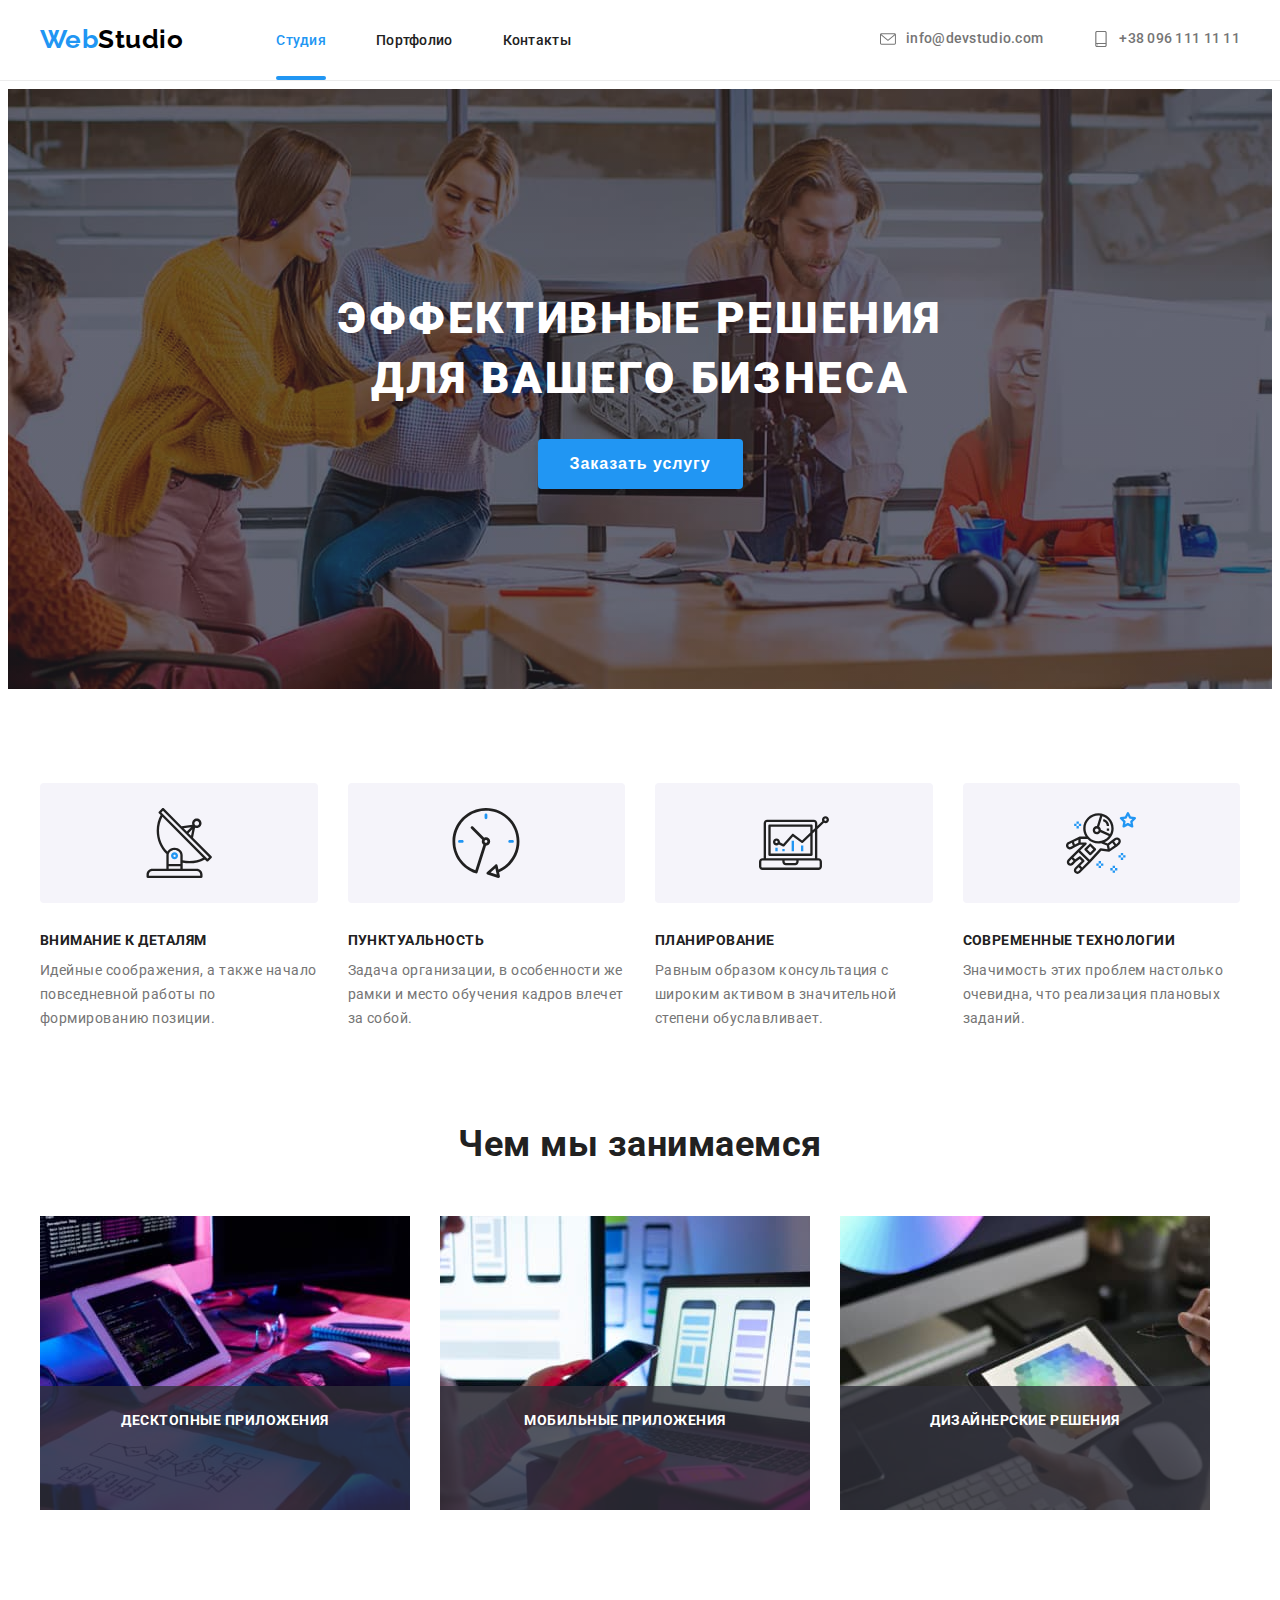
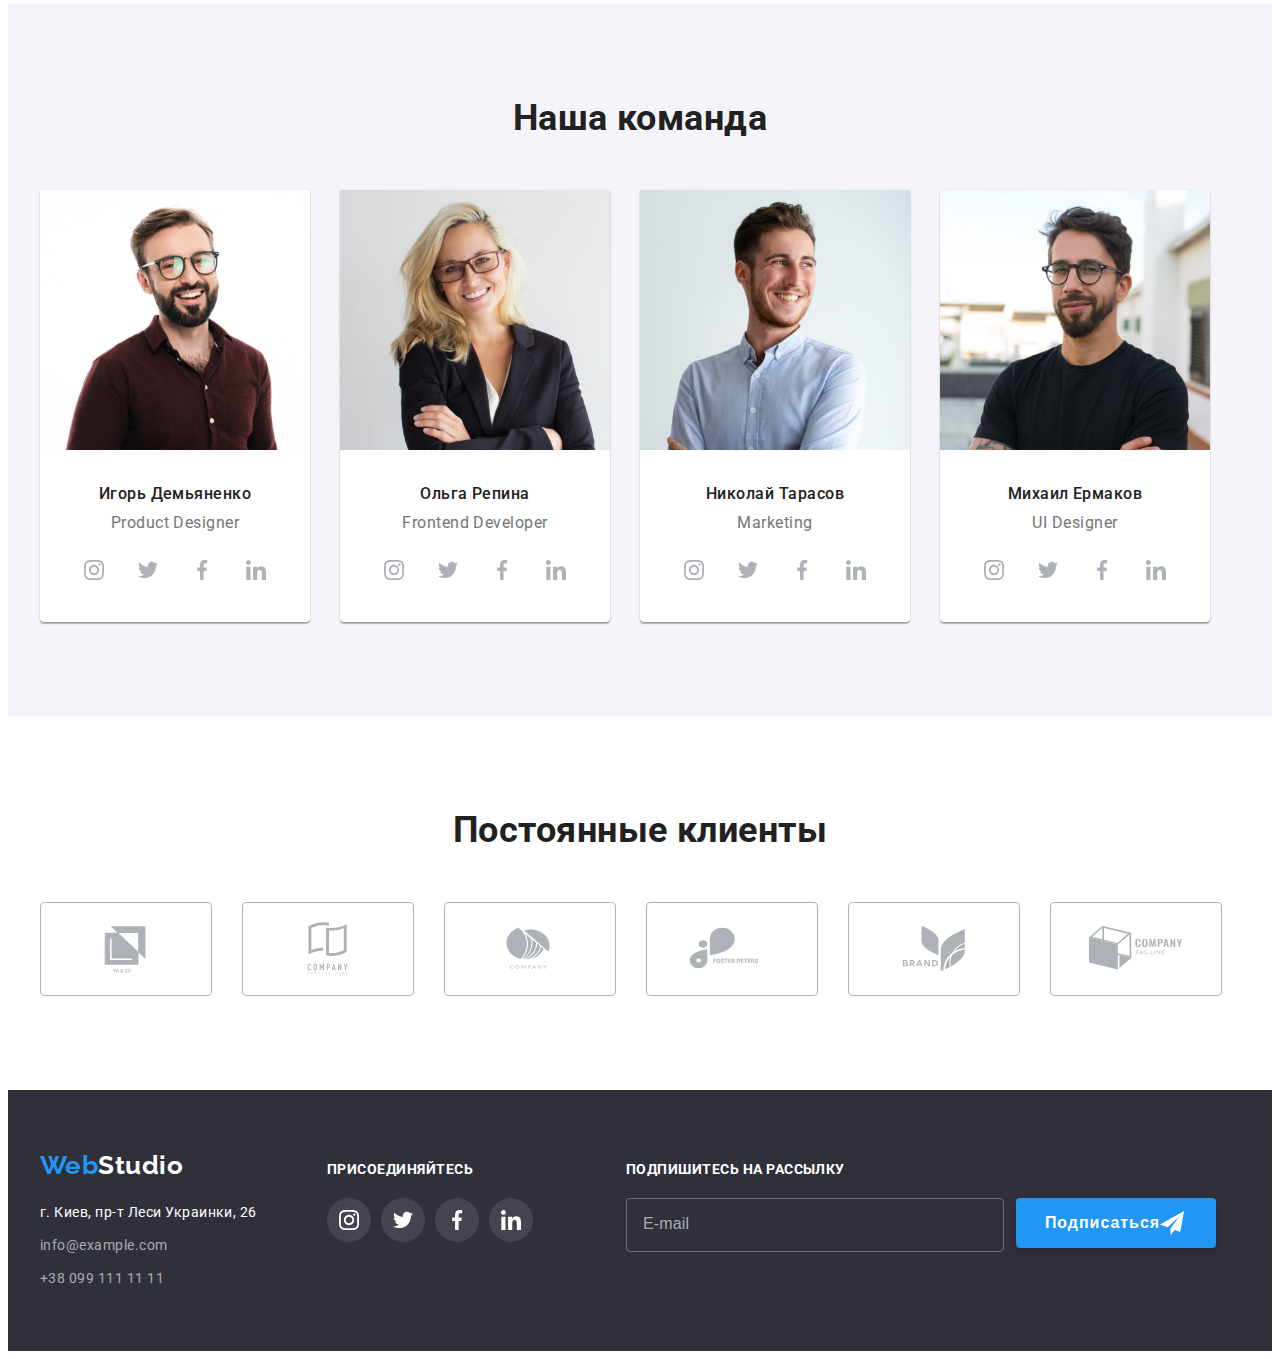
==== commit aa6c46b1: "Закончила бем на страничке студия" ====
--- a/index.html
+++ b/index.html
@@ -436,8 +436,8 @@
                 </address>
             </div>
 
-            <div class="footer-footer">
-                <h2 class="footer-title">Присоединяйтесь</h2>
+            <div class="community">
+                <h2 class="subscribe-title">Присоединяйтесь</h2>
                 <ul class="networks">
                     <li class="networks__item">
                         <a href="https://www.instagram.com" target="_blank" rel="noreferrer noopener" class="networks__link footer-link">
@@ -471,12 +471,14 @@
             </div>
 
 
-            <div class="footer-subscription">
-                <h2 class="footer-title">Подпишитесь на рассылку</h2>
-                <form class="footer-form">
-                    <input class="input-subscription" type="email" name="mail" placeholder="E-mail" />
-                    <button class="btn-subscription"  type="submit">Подписаться
-                        <svg class="social-icon send-icon" width="24" height="24">
+            <div class="subscribe-box">
+                <h2 class="subscribe-title">Подпишитесь на рассылку</h2>
+                <form class="subscribe">
+                    <label class="subscribe__label"></label>
+                        <input class="subscribe__input" type="email" name="mail" placeholder="E-mail" />
+                    </label>
+                    <button class="main-btn subscribe-btn"  type="submit">Подписаться
+                        <svg class="subscribe-icon" width="24" height="24">
                             <use href="./images/icons.svg#icon-send"></use>
                         </svg>   
                     </button>
--- a/css/styles.css
+++ b/css/styles.css
@@ -680,11 +680,11 @@
   color: var(--accent-color);
 }
 
-.footer-footer {
+.community {
   margin-left: 70px;
 }
 
-.footer-title {
+.subscribe-title {
   margin-bottom: 20px;
   font-weight: 700;
   font-size: 14px;
@@ -698,35 +698,37 @@
   fill: var(--background-color);
 }
 
-.footer-subscription {
+.subscribe-box {
   margin-left: 93px;
 }
 
-.footer-form {
+.subscribe {
   display: flex;
   min-width: 570px;
 }
 
-.input-subscription {
+.subscribe__input {
+  width: 358px;
+  height: 50px;
   padding-left: 16px;
-  min-width: 358px;
+
+  color: var(--background-color);
+  background: transparent;
+
+  outline: none;
+  border: 1px solid;
+  border-color: rgba(255, 255, 255, 0.3);
+  border-radius: 4px;
+}
+
+.subscribe__input::placeholder {
   font-size: 16px;
   line-height: 1.25;
-  letter-spacing: 0.03em;
-
-  outline: none;
-  background: var(--second-color);
+
   color: rgba(255, 255, 255, 0.6);
-  border: 1px solid rgba(255, 255, 255, 0.3);
-  filter: drop-shadow(0px 4px 4px rgba(0, 0, 0, 0.15));
-  border-radius: 4px;
-}
-
-.input-subscription::placeholder {
-  color: rgba(255, 255, 255, 0.6);
-}
-
-.btn-subscription {
+}
+
+.subscribe-btn {
   display: flex;
   margin-left: 12px;
   width: 200px;
@@ -754,8 +756,8 @@
   fill 250ms cubic-bezier(0.4, 0, 0.2, 1);
 }
 
-.btn-subscription:hover,
-.btn-subscription:focus {
+.subscribe-btn:hover,
+.subscribe-btn:focus {
   background-color: var(--background-color);
   color: var(--accent-color);
   fill: var(--accent-color);
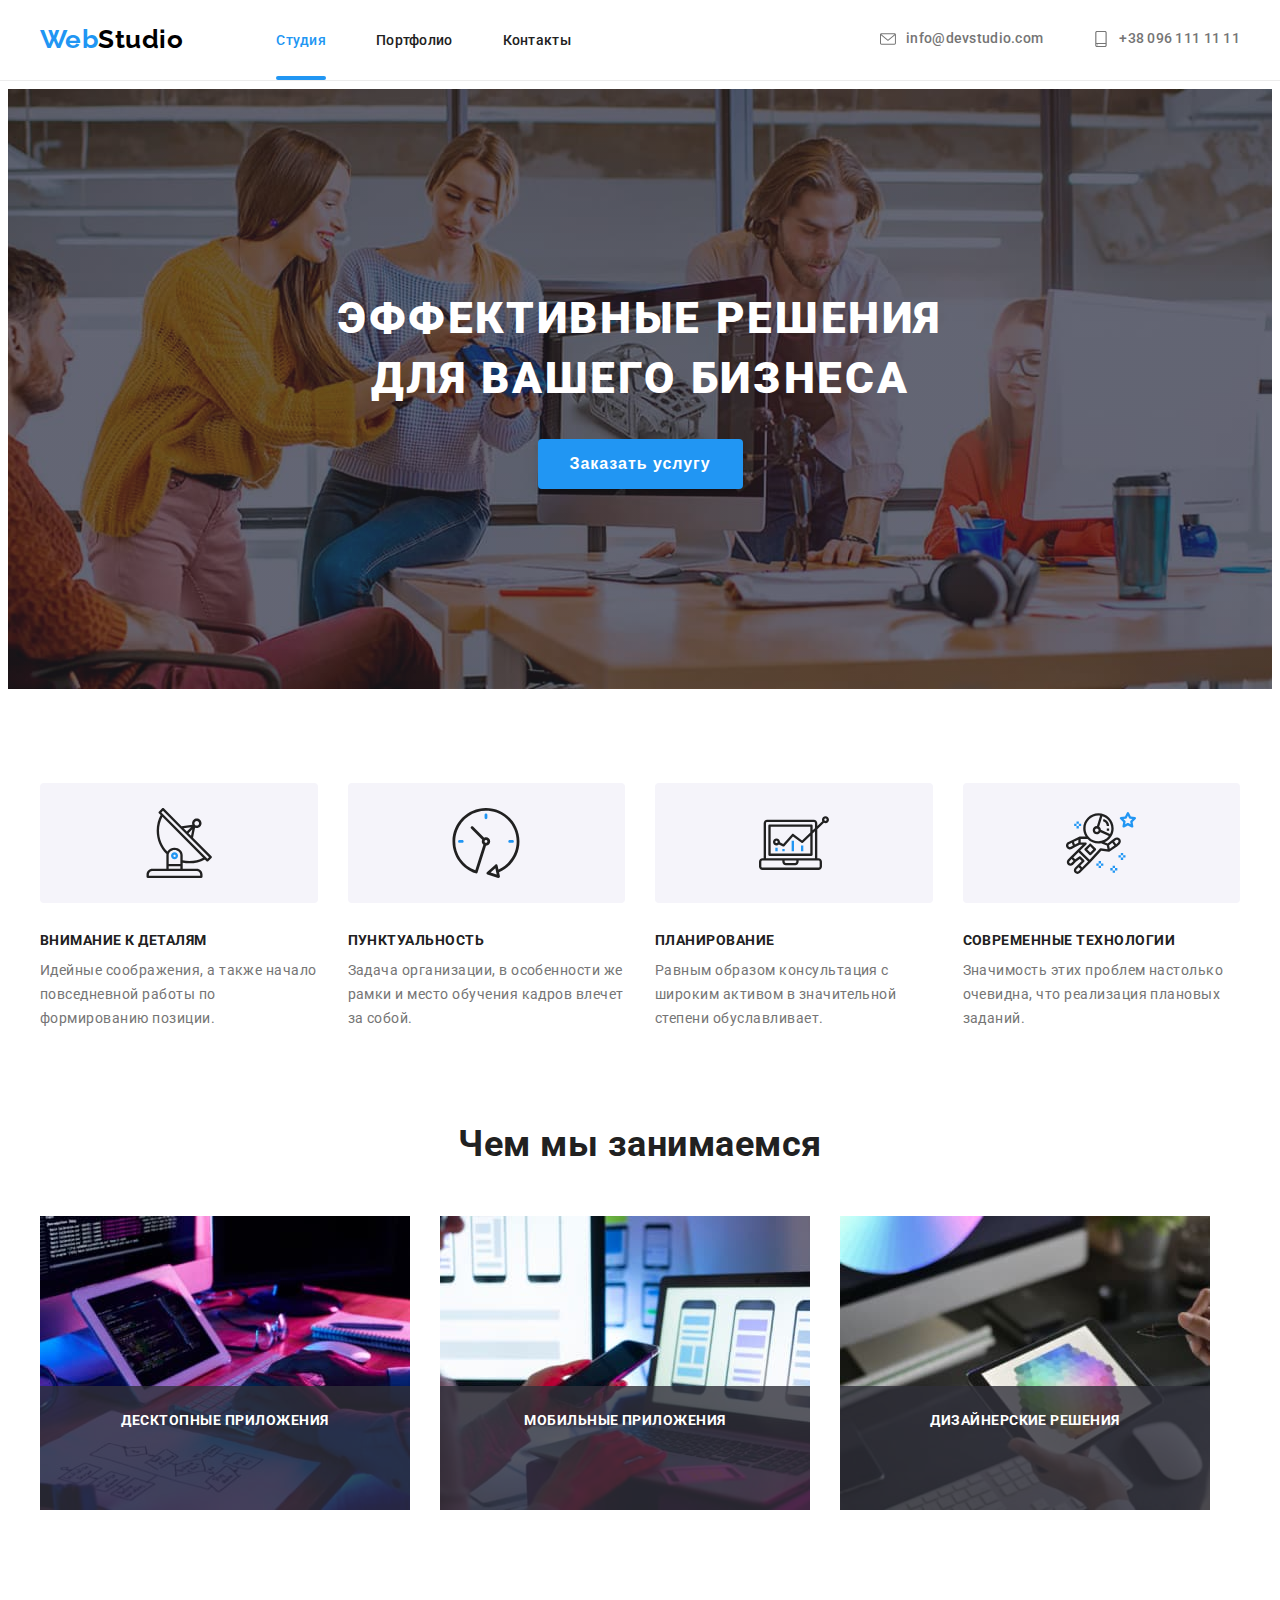
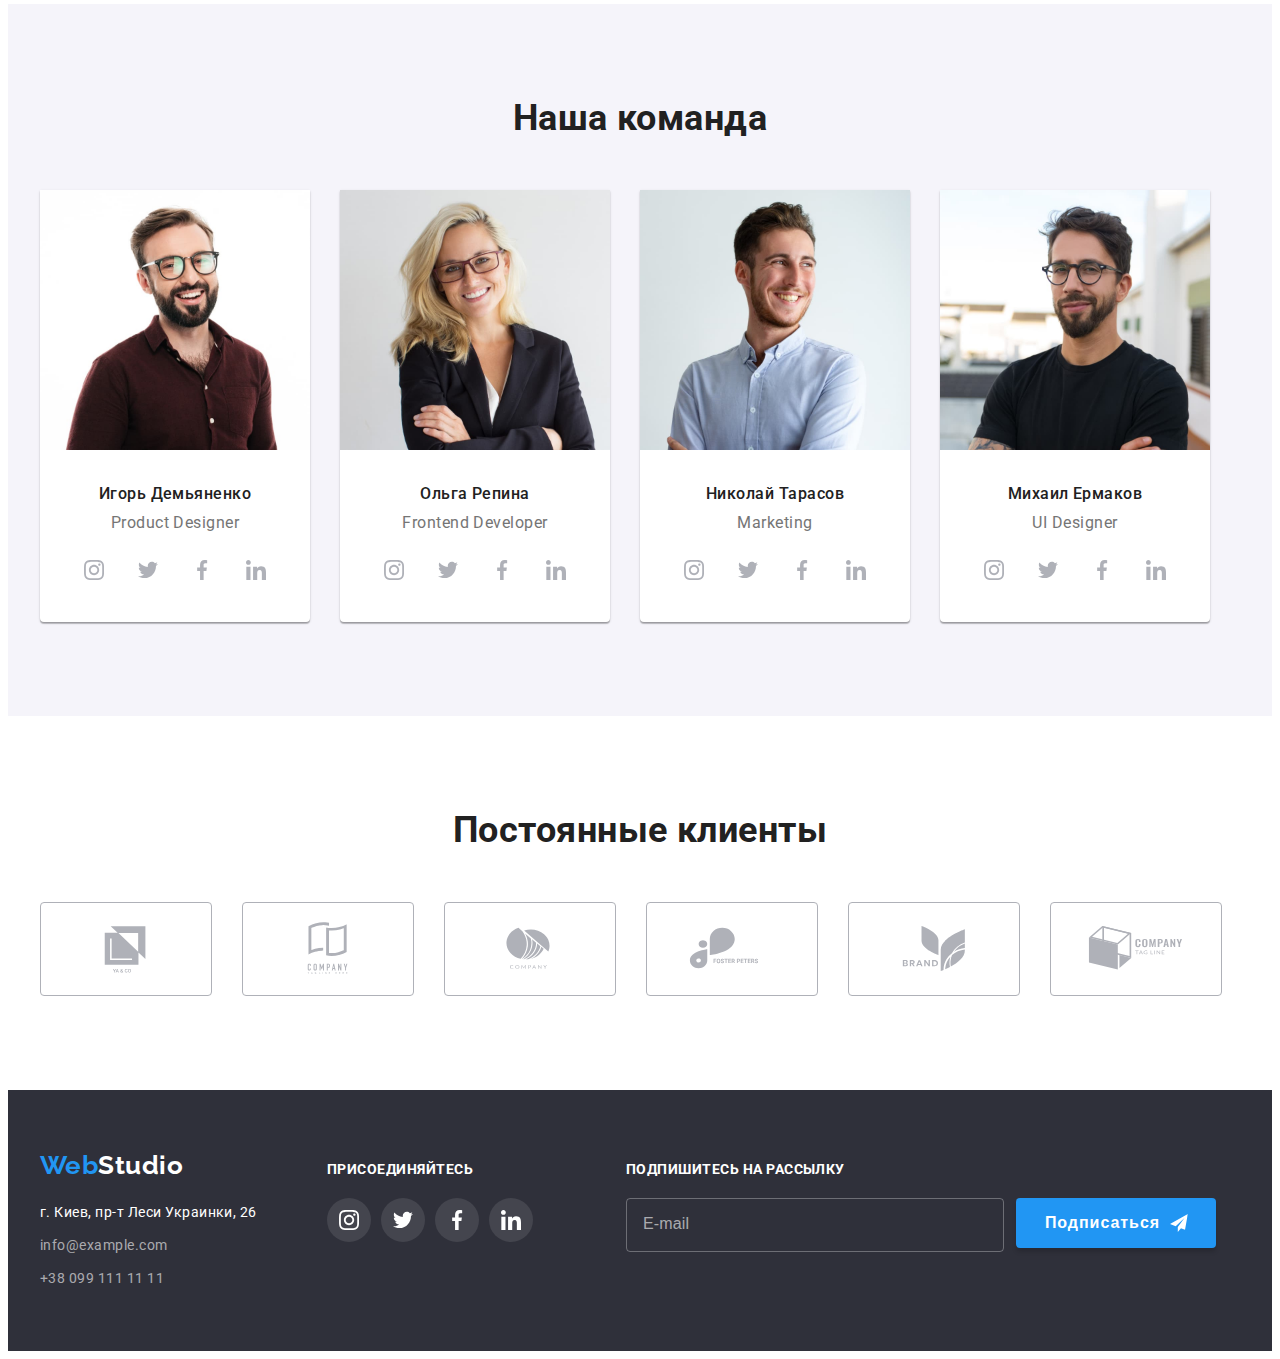
==== commit 8d349764: "подправила" ====
--- a/index.html
+++ b/index.html
@@ -19,14 +19,10 @@
         <div class="container header">
             <a href="./index.html" class="logo"><span class="logo-item">Web</span>Studio</a>
             <nav class="page-header__nav">
-                <ul class="nav">
-
-                    
+                <ul class="nav">          
                     <li class="nav__item">
                         <a href="index.html" class="nav__link nav__link--current">Студия</a>
                     </li>
-                    
-
                     <li class="nav__item">
                         <a href="portfolio.html" class="nav__link">Портфолио</a>
                     </li>
--- a/css/styles.css
+++ b/css/styles.css
@@ -9,7 +9,6 @@
 
 body {
   padding-top: 80px;
-  background-color: var(--background-color);
   background-color: var(--background-color);
   color: var(--basic-color);
   font-family: "Roboto", sans-serif;
@@ -763,7 +762,7 @@
   fill: var(--accent-color);
 }
 
-.send-icon {
+.subscribe-icon {
   margin-left: 10px;
 }
 
@@ -811,36 +810,36 @@
   color: var(--background-color);
 }
 
-.project {
+.portfolio__list {
   display: flex;
   flex-wrap: wrap;
 }
 
-.project-item:nth-child(3n) {
+.portfolio__item:nth-child(3n) {
   margin-right: 0px;
 }
 
-.project-item {
+.portfolio__item {
   width: calc((100% - 60px) / 3);
   margin-right: 30px;
   margin-bottom: 30px;
   background: var(--background-color);
 }
 
-.project-item:hover {
+.portfolio__item:hover {
     box-shadow: 0px 1px 1px rgba(0, 0, 0, 0.12), 0px 4px 4px rgba(0, 0, 0, 0.06),
     1px 4px 6px rgba(0, 0, 0, 0.16);
 }
 
-.project-item:nth-last-child(-n + 3) {
+.portfolio__item:nth-last-child(-n + 3) {
   margin-bottom: 0px;
 }
 
-.project-item img {
+.portfolio__item img {
   display: block;
 }
 
-.project-box {
+.project__box {
   display: block;
   margin-top: 0px;
   padding: 20px 24px;
@@ -851,7 +850,7 @@
   border-right: 1px solid #eeeeee;
 }
 
-.project-title {
+.project__title {
   margin-bottom: 4px;
   font-weight: 700;
   font-size: 18px;
@@ -860,18 +859,18 @@
   color: var(--secondary-color);
 }
 
-.project-text {
+.project__text {
   font-size: 16px;
   line-height: 1.88;
   color: var(--basic-color);
 }
 
-.project-thumb {
+.project__thumb {
   position: relative;
   overflow: hidden;
 }
 
-.project-overlay {
+.project__overlay {
   position: absolute;
   left: 0px;
   bottom: 0px;
@@ -888,6 +887,6 @@
   transition: transform 250ms cubic-bezier(0.4, 0, 0.2, 1);
 }
 
-.project-item:hover .project-overlay {
+.portfolio__item:hover .project__overlay {
   transform: translateY(0);
 }